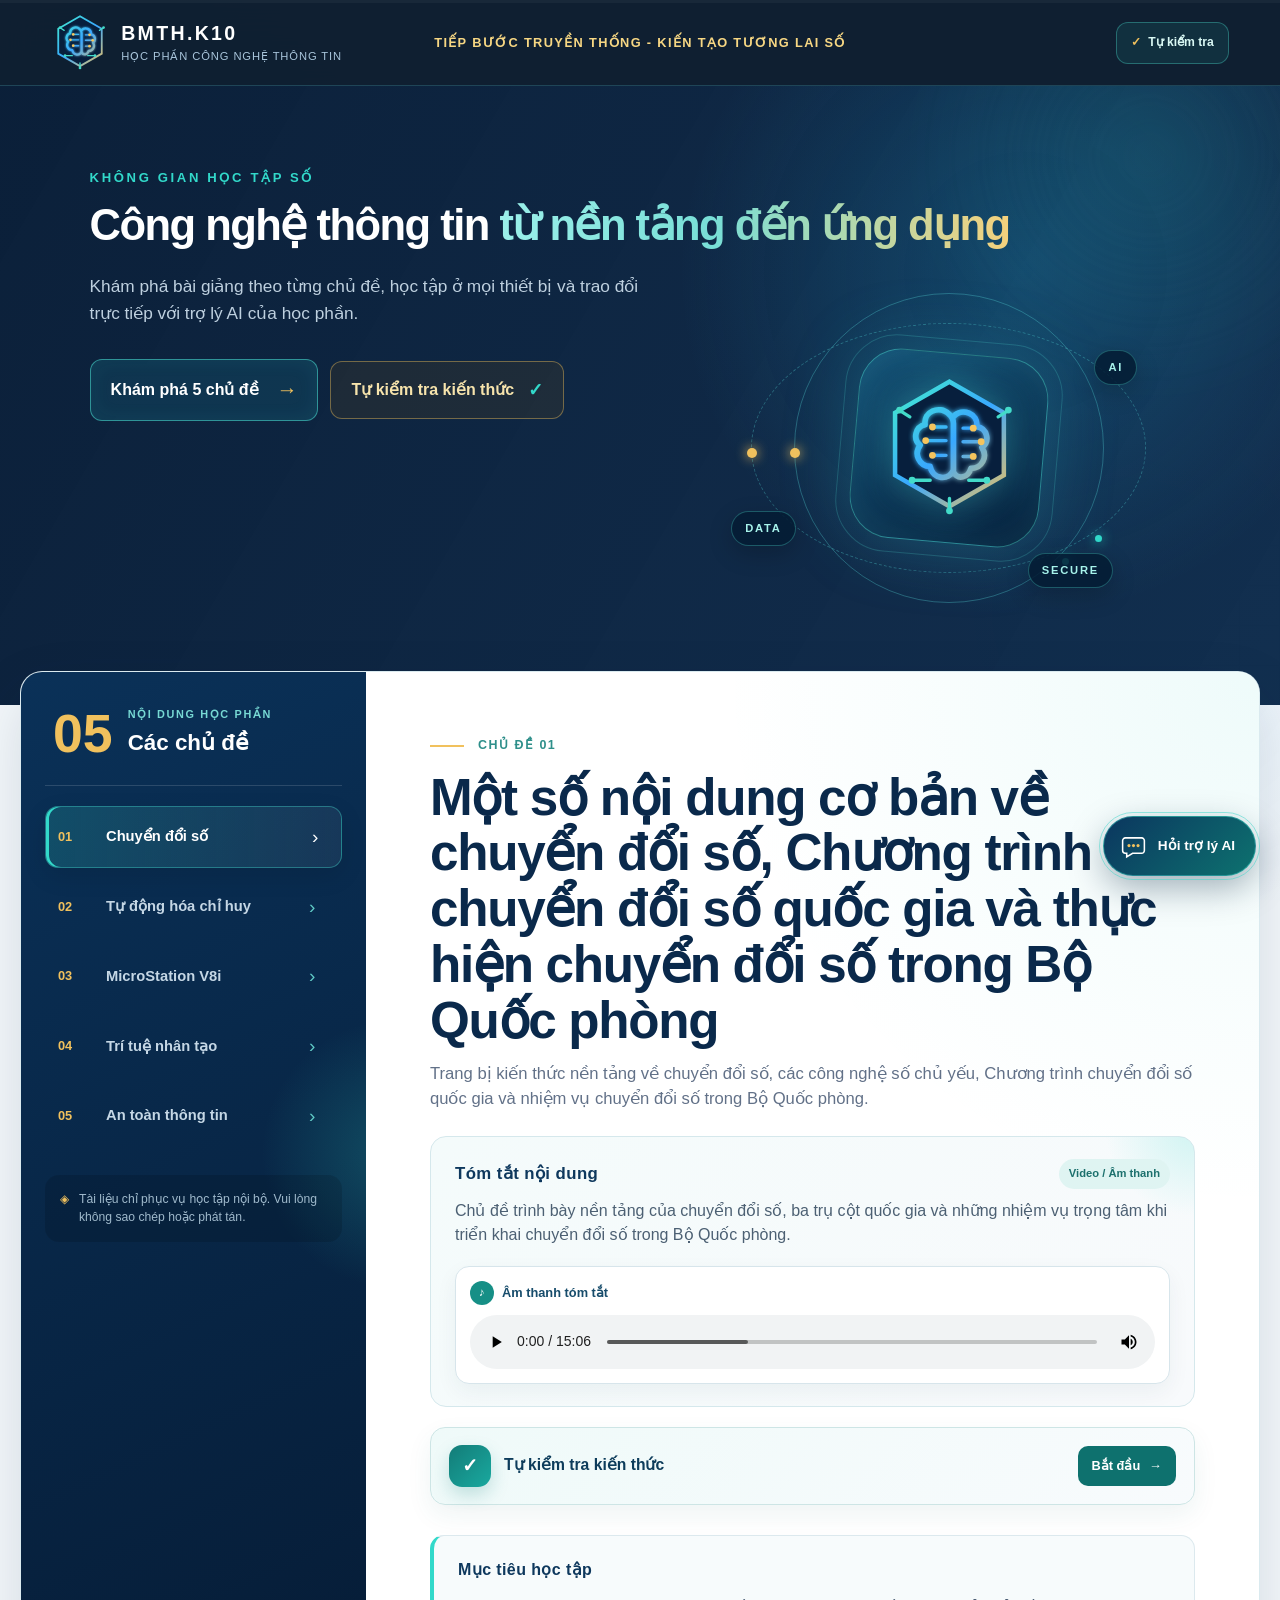
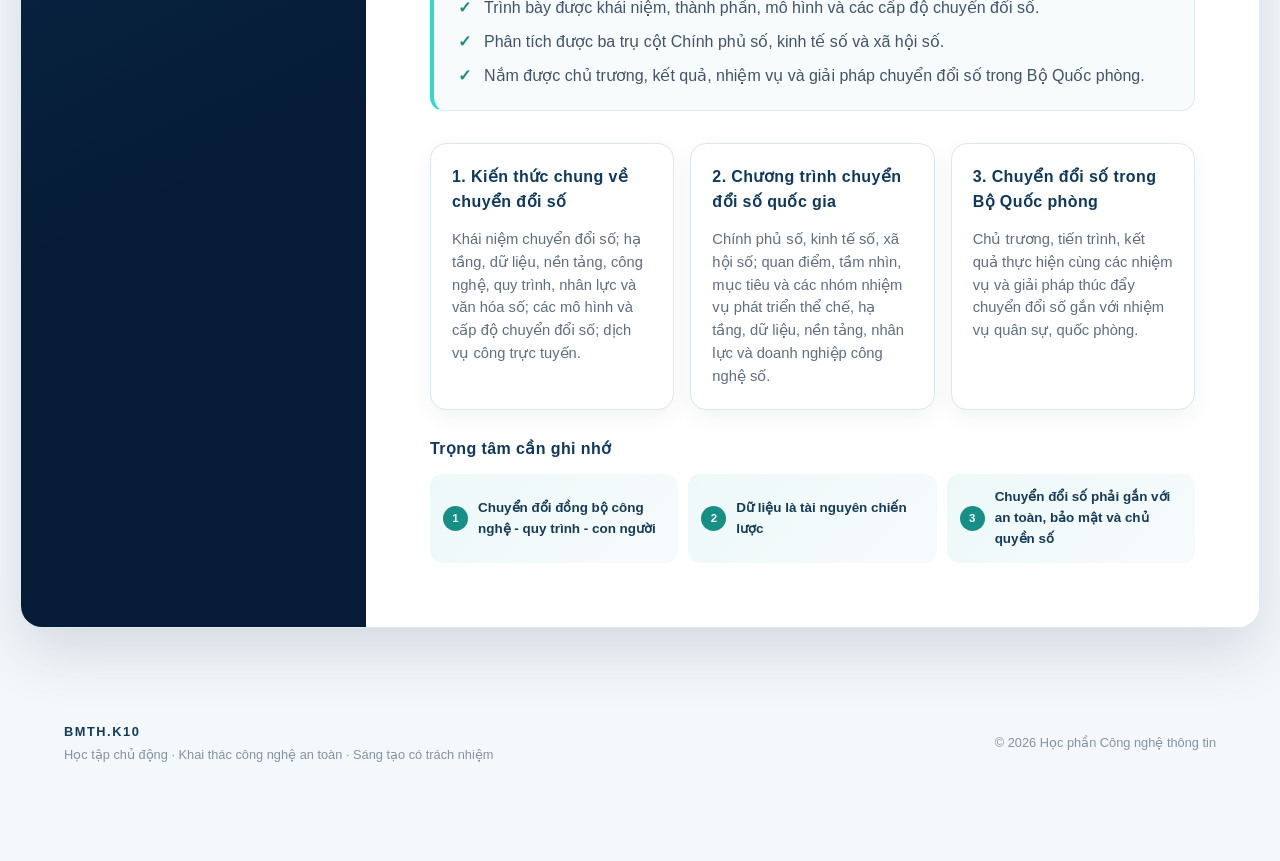
==== index.html @ 2bf15a49 "Add files via upload" ====
<!doctype html>
<html lang="vi">
<head>
  <meta charset="utf-8">
  <meta name="viewport" content="width=device-width, initial-scale=1, viewport-fit=cover">
  <meta name="description" content="Không gian học tập số BMTH.K10 dành cho học phần Công nghệ thông tin.">
  <meta name="theme-color" content="#061b35">
  <title>BMTH.K10</title>
  <link rel="icon" type="image/svg+xml" href="assets/ai-digital-logo.svg">
  <link rel="stylesheet" href="assets/styles.css?v=20261103-3">
</head>
<body>
  <div class="reading-progress" aria-hidden="true"><span id="reading-progress-bar"></span></div>
  <header class="site-header">
    <a class="brand" href="#top" aria-label="Trang chủ BMTH.K10">
      <img src="assets/ai-digital-logo.svg" alt="Logo trí tuệ nhân tạo và chuyển đổi số" width="62" height="62">
      <span class="brand-copy">
        <strong>BMTH.K10</strong>
        <small>HỌC PHẦN CÔNG NGHỆ THÔNG TIN</small>
      </span>
    </a>
    <p class="slogan">TIẾP BƯỚC TRUYỀN THỐNG - KIẾN TẠO TƯƠNG LAI SỐ</p>
    <div class="header-tools">
      <a class="quiz-shortcut" href="quiz.html" aria-label="Mở chức năng tự kiểm tra kiến thức">
        <span aria-hidden="true">✓</span> Tự kiểm tra
      </a>
      <button id="view-mode-toggle" class="view-mode-toggle" type="button" aria-pressed="false" aria-label="Xem bố cục toàn cảnh">
        <svg viewBox="0 0 24 24" aria-hidden="true">
          <path d="M8 3H3v5M16 3h5v5M8 21H3v-5M16 21h5v-5M3 8l5-5M21 8l-5-5M3 16l5 5M21 16l-5 5"/>
        </svg>
        <span>Toàn cảnh</span>
      </button>
      <button class="menu-button" type="button" aria-label="Mở danh mục chủ đề" aria-expanded="false">
        <span></span><span></span><span></span>
      </button>
    </div>
  </header>

  <main id="top">
    <section class="hero" aria-labelledby="hero-title">
      <canvas id="network-canvas" class="network-canvas" aria-hidden="true"></canvas>
      <div class="hero-heading">
        <p class="eyebrow">KHÔNG GIAN HỌC TẬP SỐ</p>
        <h1 id="hero-title"><span class="title-main">Công nghệ thông tin</span> <span class="title-accent">từ nền tảng đến ứng dụng</span></h1>
      </div>
      <div class="hero-copy">
        <p class="hero-lead">Khám phá bài giảng theo từng chủ đề, học tập ở mọi thiết bị và trao đổi trực tiếp với trợ lý AI của học phần.</p>
        <div class="hero-actions">
          <a class="primary-button" href="#chu-de">Khám phá 5 chủ đề <span aria-hidden="true">→</span></a>
          <a class="secondary-button" href="quiz.html">Tự kiểm tra kiến thức <span aria-hidden="true">✓</span></a>
        </div>
      </div>
      <div class="hero-visual" aria-hidden="true">
        <div class="orbit orbit-one"></div>
        <div class="orbit orbit-two"></div>
        <div class="digital-core">
          <img src="assets/ai-digital-logo.svg" alt="">
        </div>
        <div class="data-pill pill-one">AI</div>
        <div class="data-pill pill-two">DATA</div>
        <div class="data-pill pill-three">SECURE</div>
      </div>
    </section>

    <section class="course-shell" id="chu-de" aria-labelledby="topics-heading">
      <aside class="topic-sidebar" aria-label="Danh mục chủ đề">
        <div class="sidebar-heading">
          <span class="section-number">05</span>
          <div>
            <p>NỘI DUNG HỌC PHẦN</p>
            <h2 id="topics-heading">Các chủ đề</h2>
          </div>
        </div>
        <nav id="topic-nav" class="topic-nav"></nav>
        <div class="sidebar-note">
          <span aria-hidden="true">◈</span>
          <p>Tài liệu chỉ phục vụ học tập nội bộ. Vui lòng không sao chép hoặc phát tán.</p>
        </div>
      </aside>

      <article id="lesson-panel" class="lesson-panel protected-content" aria-live="polite"></article>
    </section>
  </main>

  <footer class="site-footer">
    <div>
      <strong>BMTH.K10</strong>
      <span>Học tập chủ động · Khai thác công nghệ an toàn · Sáng tạo có trách nhiệm</span>
    </div>
    <p>© <span id="current-year"></span> Học phần Công nghệ thông tin</p>
  </footer>

  <button id="chat-launcher" class="chat-launcher" type="button" aria-label="Mở trợ lý AI" aria-expanded="false">
    <span class="chat-pulse"></span>
    <svg viewBox="0 0 32 32" aria-hidden="true">
      <path d="M7 6.5h18a3 3 0 0 1 3 3v11a3 3 0 0 1-3 3H15l-6.5 4v-4H7a3 3 0 0 1-3-3v-11a3 3 0 0 1 3-3Z"/>
      <circle cx="11" cy="15" r="1.7"/><circle cx="16" cy="15" r="1.7"/><circle cx="21" cy="15" r="1.7"/>
    </svg>
    <span class="chat-label">Hỏi trợ lý AI</span>
  </button>

  <section id="chat-panel" class="chat-panel" aria-label="Trợ lý AI BMTH.K10" aria-hidden="true">
    <header class="chat-header">
      <div class="chat-avatar"><img src="assets/ai-digital-logo.svg" alt=""></div>
      <div>
        <strong>Trợ lý AI BMTH.K10</strong>
        <span id="chat-status" class="chat-status" data-state="ready" aria-live="polite">Sẵn sàng hỗ trợ học tập</span>
      </div>
      <div class="chat-header-actions">
        <button id="chat-reset" type="button" aria-label="Bắt đầu cuộc trò chuyện mới" title="Cuộc trò chuyện mới">↻</button>
        <button id="chat-close" type="button" aria-label="Đóng trợ lý AI" title="Đóng">×</button>
      </div>
    </header>
    <div id="chat-messages" class="chat-messages" aria-live="polite">
      <div class="message assistant">
        <div class="message-bubble">Xin chào! Đồng chí cần làm rõ nội dung nào?</div>
      </div>
    </div>
    <div class="quick-prompts" aria-label="Câu hỏi gợi ý">
      <button type="button" data-prompt="Tóm tắt Chương 1">Tóm tắt Chương 1</button>
      <button type="button" data-prompt="Trí tuệ nhân tạo là gì?">Trí tuệ nhân tạo</button>
      <button type="button" data-prompt="Phân tích các biện pháp bảo đảm an toàn thông tin">An toàn thông tin</button>
      <button type="button" data-prompt="Trình bày nội dung chuyển đổi số trong Bộ Quốc phòng">Chuyển đổi số trong BQP</button>
    </div>
    <form id="chat-form" class="chat-form">
      <label class="sr-only" for="chat-input">Nhập câu hỏi</label>
      <textarea id="chat-input" rows="1" maxlength="2000" placeholder="Nhập câu hỏi về học phần…" required></textarea>
      <button type="submit" aria-label="Gửi câu hỏi">
        <svg viewBox="0 0 24 24" aria-hidden="true"><path d="m4 4 17 8-17 8 3-8-3-8Zm3.5 7h7.2L7.1 7.4 7.5 11Zm-.4 5.6 7.6-3.6H7.5l-.4 3.6Z"/></svg>
      </button>
    </form>
    <p class="chat-disclaimer">AI có thể mắc lỗi. Hãy đối chiếu với bài giảng chính thức.</p>
  </section>

  <div id="toast" class="toast" role="status" aria-live="polite"></div>

  <script src="config.js?v=20261103-1"></script>
  <script src="data/topics.js?v=20261015-2"></script>
  <script src="data/media.js?v=20261016-1"></script>
  <script src="data/faq.js?v=20261110-1"></script>
  <script src="assets/app.js?v=20261110-1"></script>
  <script src="assets/motion.js?v=20261017-1"></script>
</body>
</html>
---- assets/styles.css ----
:root {
  --navy-950: #031326;
  --navy-900: #061b35;
  --navy-800: #0a294c;
  --navy-700: #103a65;
  --cyan: #32d9ca;
  --blue: #3a9ff4;
  --gold: #f1c15d;
  --ink: #152339;
  --muted: #627188;
  --line: #dce6ef;
  --surface: #f4f8fb;
  --white: #fff;
  --shadow: 0 24px 60px rgba(8, 35, 66, .14);
  --radius: 22px;
  --font-sans: "Segoe UI Variable Text", "Segoe UI", Roboto, Arial, sans-serif;
  --font-display: "Segoe UI Variable Display", "Segoe UI", Roboto, Arial, sans-serif;
}

* { box-sizing: border-box; }
html { scroll-behavior: smooth; }
body {
  margin: 0;
  min-width: 320px;
  isolation: isolate;
  color: var(--ink);
  background: var(--surface);
  font-family: var(--font-sans);
  line-height: 1.55;
}
body::before {
  content: "";
  position: fixed;
  inset: 0;
  z-index: 0;
  pointer-events: none;
  background:
    radial-gradient(circle at 12% 24%, rgba(50, 217, 202, .09), transparent 26%),
    radial-gradient(circle at 88% 68%, rgba(58, 159, 244, .08), transparent 28%);
  animation: pageGlow 14s ease-in-out infinite alternate;
}
main, .site-footer { position: relative; z-index: 1; }
button, textarea { font: inherit; }
button, a { -webkit-tap-highlight-color: transparent; }
a { color: inherit; }
.sr-only { position: absolute; width: 1px; height: 1px; padding: 0; margin: -1px; overflow: hidden; clip: rect(0, 0, 0, 0); white-space: nowrap; border: 0; }
.reading-progress { position: fixed; z-index: 180; top: 0; left: 0; width: 100%; height: 3px; pointer-events: none; background: rgba(255,255,255,.04); }
.reading-progress span { display: block; width: 100%; height: 100%; transform: scaleX(0); transform-origin: left; background: linear-gradient(90deg, var(--cyan), var(--blue), var(--gold)); box-shadow: 0 0 12px rgba(50, 217, 202, .65); will-change: transform; }

.site-header {
  position: sticky;
  top: 0;
  z-index: 50;
  min-height: 86px;
  padding: 12px clamp(18px, 4vw, 68px);
  display: grid;
  grid-template-columns: minmax(250px, 1fr) auto minmax(52px, 1fr);
  align-items: center;
  gap: 24px;
  color: var(--white);
  background: rgba(3, 19, 38, .95);
  border-bottom: 1px solid rgba(88, 205, 221, .22);
  backdrop-filter: blur(18px);
  transition: min-height .25s ease, background .25s ease, box-shadow .25s ease, border-color .25s ease;
}
.site-header.is-scrolled { background: rgba(3, 19, 38, .985); border-color: rgba(88, 205, 221, .35); box-shadow: 0 10px 34px rgba(0, 14, 29, .28); }
.brand { display: inline-flex; align-items: center; gap: 12px; text-decoration: none; width: fit-content; }
.brand img { width: 58px; height: 58px; }
.brand-copy { display: grid; line-height: 1.12; }
.brand-copy strong { letter-spacing: .12em; font-size: 1.22rem; color: #fff; }
.brand-copy small { margin-top: 5px; letter-spacing: .08em; color: #a9c6dc; font-size: .7rem; }
.slogan { margin: 0; color: #f7d783; letter-spacing: .105em; text-align: center; font-size: clamp(.72rem, 1vw, .91rem); font-weight: 800; }
.header-tools { justify-self: end; display: flex; align-items: center; gap: 9px; }
.quiz-shortcut { display: inline-flex; align-items: center; gap: 7px; min-height: 42px; padding: 0 14px; border: 1px solid rgba(78, 224, 211, .34); border-radius: 12px; color: #d9f8f4; background: rgba(31, 159, 154, .13); text-decoration: none; font-size: .76rem; font-weight: 800; white-space: nowrap; transition: transform .2s ease, background .2s ease, border-color .2s ease; }
.quiz-shortcut:hover { transform: translateY(-2px); border-color: rgba(78, 224, 211, .62); background: rgba(31, 159, 154, .24); }
.quiz-shortcut span { color: var(--gold); }
.menu-button { display: none; justify-self: end; width: 44px; height: 44px; border: 1px solid rgba(255,255,255,.2); border-radius: 12px; background: transparent; }
.menu-button span { display: block; width: 21px; height: 2px; margin: 4px auto; background: #fff; }
.view-mode-toggle { display: none; align-items: center; justify-content: center; gap: 7px; min-height: 40px; padding: 0 11px; border: 1px solid rgba(255,255,255,.22); border-radius: 11px; color: #d9f5f2; background: rgba(255,255,255,.06); font-size: .72rem; font-weight: 800; cursor: pointer; }
.view-mode-toggle svg { width: 17px; fill: none; stroke: currentColor; stroke-width: 1.7; stroke-linecap: round; stroke-linejoin: round; }
.view-mode-toggle:hover { color: #fff; border-color: rgba(88, 225, 213, .52); background: rgba(47, 190, 181, .13); }

.hero {
  position: relative;
  min-height: 555px;
  padding: 82px clamp(24px, 7vw, 110px);
  display: grid;
  grid-template-columns: minmax(0, 1.08fr) minmax(340px, .92fr);
  grid-template-areas:
    "heading heading"
    "copy visual";
  align-items: center;
  column-gap: 50px;
  row-gap: 24px;
  color: #fff;
  overflow: hidden;
  background:
    radial-gradient(circle at 80% 30%, rgba(29, 169, 223, .23), transparent 31%),
    linear-gradient(120deg, rgba(6, 27, 53, .98), rgba(6, 36, 70, .95)),
    repeating-linear-gradient(0deg, transparent 0 39px, rgba(70, 209, 209, .08) 40px),
    repeating-linear-gradient(90deg, transparent 0 39px, rgba(70, 209, 209, .08) 40px);
}
.hero::before { content: ""; position: absolute; inset: 0; opacity: .36; background-image: linear-gradient(90deg, transparent 49.8%, rgba(72, 222, 213, .14) 50%, transparent 50.2%), linear-gradient(transparent 49.8%, rgba(72, 222, 213, .1) 50%, transparent 50.2%); background-size: 160px 160px; animation: gridDrift 20s linear infinite; }
.hero::after { content: ""; position: absolute; width: 520px; height: 520px; right: -130px; top: -190px; border-radius: 50%; opacity: .42; background: radial-gradient(circle, rgba(50, 217, 202, .26), transparent 68%); filter: blur(12px); animation: heroGlow 8s ease-in-out infinite alternate; pointer-events: none; }
.network-canvas { position: absolute; inset: 0; z-index: 0; width: 100%; height: 100%; opacity: .72; pointer-events: none; }
.hero-heading, .hero-copy, .hero-visual { position: relative; z-index: 2; }
.hero-heading { grid-area: heading; align-self: end; }
.hero-copy { grid-area: copy; align-self: start; }
.hero-visual { grid-area: visual; }
.eyebrow { margin: 0 0 14px; color: var(--cyan); font-size: .82rem; font-weight: 800; letter-spacing: .2em; }
.hero h1 { margin: 0; max-width: none; font-family: var(--font-display); font-size: clamp(2.05rem, 3.4vw, 4.4rem); font-weight: 800; line-height: 1.08; letter-spacing: -.035em; white-space: nowrap; }
.hero h1 .title-main { color: #fff; }
.hero h1 .title-accent { color: transparent; background: linear-gradient(90deg, #9bf0ea 0%, #78ded6 42%, #f5d17c 100%); background-clip: text; -webkit-background-clip: text; }
.hero-lead { max-width: 660px; margin: 0 0 32px; color: #bed0df; font-size: clamp(1rem, 1.35vw, 1.18rem); }
.hero-actions { display: flex; align-items: center; flex-wrap: wrap; gap: 12px; }
.primary-button { position: relative; overflow: hidden; display: inline-flex; align-items: center; gap: 18px; padding: 14px 20px; border: 1px solid rgba(76, 226, 212, .55); border-radius: 12px; color: #fff; background: rgba(23, 106, 131, .27); text-decoration: none; font-weight: 700; box-shadow: inset 0 0 20px rgba(60, 219, 207, .08); transition: transform .25s ease, background .25s ease, box-shadow .25s ease; }
.primary-button::before { content: ""; position: absolute; top: -80%; left: -30%; width: 22%; height: 260%; transform: rotate(24deg); background: linear-gradient(90deg, transparent, rgba(255,255,255,.32), transparent); animation: buttonShine 4.8s ease-in-out infinite; }
.primary-button:hover { transform: translateY(-3px); background: rgba(28, 143, 155, .42); box-shadow: 0 12px 30px rgba(19, 194, 185, .15), inset 0 0 20px rgba(60, 219, 207, .1); }
.primary-button span { color: var(--gold); font-size: 1.3rem; }
.secondary-button { display: inline-flex; align-items: center; gap: 14px; padding: 14px 20px; border: 1px solid rgba(241, 193, 93, .42); border-radius: 12px; color: #f7e4ac; background: rgba(113, 77, 17, .16); text-decoration: none; font-weight: 750; transition: transform .25s ease, background .25s ease, border-color .25s ease; }
.secondary-button:hover { transform: translateY(-3px); border-color: rgba(241, 193, 93, .72); background: rgba(143, 99, 25, .28); }
.secondary-button span { color: var(--cyan); font-size: 1.15rem; }

.hero-visual { --parallax-x: 0px; --parallax-y: 0px; min-height: 350px; display: grid; place-items: center; transform: translate3d(var(--parallax-x), var(--parallax-y), 0); transition: transform .35s ease-out; will-change: transform; }
.digital-core { position: relative; width: 190px; height: 190px; display: grid; place-items: center; border-radius: 42px; background: linear-gradient(145deg, rgba(21, 87, 125, .8), rgba(5, 28, 55, .88)); border: 1px solid rgba(83, 235, 218, .42); box-shadow: 0 0 70px rgba(49, 192, 209, .25), inset 0 0 40px rgba(70, 212, 214, .12); transform: rotate(5deg); animation: coreFloat 5.2s ease-in-out infinite, corePulse 3.6s ease-in-out infinite alternate; }
.digital-core::before { content: ""; position: absolute; inset: -15px; border: 1px solid rgba(85, 232, 221, .2); border-radius: 52px; animation: coreRing 3.6s ease-out infinite; }
.digital-core::after { content: ""; position: absolute; left: 20px; right: 20px; top: 25%; height: 1px; opacity: 0; background: linear-gradient(90deg, transparent, rgba(108, 241, 229, .9), transparent); box-shadow: 0 0 12px rgba(82, 232, 221, .8); animation: coreScan 3.8s ease-in-out infinite; }
.digital-core img { position: relative; z-index: 1; width: 145px; filter: drop-shadow(0 0 18px rgba(72, 219, 211, .35)); transform: rotate(-5deg); animation: logoBreathe 3.2s ease-in-out infinite; }
.orbit { position: absolute; border: 1px solid rgba(90, 221, 219, .32); border-radius: 50%; }
.orbit::before, .orbit::after { content: ""; position: absolute; width: 10px; height: 10px; border-radius: 50%; background: var(--gold); box-shadow: 0 0 12px var(--gold); animation: nodePulse 1.8s ease-in-out infinite alternate; }
.orbit::after { top: 50%; left: -5px; }
.orbit::before { right: 11%; bottom: 12%; width: 7px; height: 7px; background: var(--cyan); box-shadow: 0 0 12px var(--cyan); animation-delay: -.9s; }
.orbit-one { width: 310px; height: 310px; animation: spin 16s linear infinite; }
.orbit-two { width: 395px; height: 250px; border-style: dashed; animation: spin-reverse 22s linear infinite; }
.data-pill { position: absolute; padding: 8px 13px; border: 1px solid rgba(83, 229, 216, .3); border-radius: 999px; color: #a7f3eb; background: rgba(4, 28, 52, .86); font-size: .7rem; letter-spacing: .16em; font-weight: 800; box-shadow: 0 8px 24px rgba(0,0,0,.2); animation: pillFloat 4.6s ease-in-out infinite; }
.pill-one { top: 22%; right: 11%; animation-name: pillDriftOne; }
.pill-two { bottom: 22%; left: 5%; animation-name: pillDriftTwo; animation-delay: -1.6s; }
.pill-three { bottom: 10%; right: 16%; animation-name: pillDriftThree; animation-delay: -3.1s; }
@keyframes spin { to { transform: rotate(360deg); } }
@keyframes spin-reverse { to { transform: rotate(-360deg); } }
@keyframes coreFloat { 0%, 100% { transform: translateY(0) rotate(5deg); } 50% { transform: translateY(-12px) rotate(2deg); } }
@keyframes corePulse { to { box-shadow: 0 0 95px rgba(49, 192, 209, .42), inset 0 0 48px rgba(70, 212, 214, .2); border-color: rgba(106, 240, 227, .68); } }
@keyframes coreRing { 0% { opacity: 0; transform: scale(.92); } 35% { opacity: .7; } 100% { opacity: 0; transform: scale(1.17); } }
@keyframes coreScan { 0%, 15% { top: 22%; opacity: 0; } 28% { opacity: .8; } 72% { opacity: .7; } 88%, 100% { top: 78%; opacity: 0; } }
@keyframes logoBreathe { 0%, 100% { transform: rotate(-5deg) scale(1); filter: drop-shadow(0 0 16px rgba(72, 219, 211, .32)); } 50% { transform: rotate(-2deg) scale(1.045); filter: drop-shadow(0 0 28px rgba(89, 225, 226, .62)); } }
@keyframes nodePulse { to { transform: scale(1.35); opacity: .62; } }
@keyframes pageGlow { to { transform: scale(1.06) translate3d(1.5%, -1%, 0); } }
@keyframes gridDrift { to { background-position: 160px 80px; } }
@keyframes heroGlow { to { transform: translate3d(-110px, 80px, 0) scale(1.16); opacity: .66; } }
@keyframes pillDriftOne { 0%, 100% { transform: translate3d(0, 0, 0); } 50% { transform: translate3d(8px, -10px, 0); } }
@keyframes pillDriftTwo { 0%, 100% { transform: translate3d(0, 0, 0); } 50% { transform: translate3d(-8px, -8px, 0); } }
@keyframes pillDriftThree { 0%, 100% { transform: translate3d(0, 0, 0); } 50% { transform: translate3d(10px, 7px, 0); } }
@keyframes buttonShine { 0%, 68% { left: -30%; opacity: 0; } 76% { opacity: 1; } 94%, 100% { left: 120%; opacity: 0; } }

.course-shell { width: min(1440px, calc(100% - 40px)); margin: -34px auto 70px; position: relative; z-index: 3; display: grid; grid-template-columns: 345px minmax(0, 1fr); min-height: 690px; background: #fff; border: 1px solid rgba(166, 204, 218, .42); border-radius: var(--radius); box-shadow: var(--shadow); overflow: hidden; transition: box-shadow .35s ease, transform .35s ease; }
.course-shell:hover { box-shadow: 0 30px 78px rgba(8, 35, 66, .18); }
.topic-sidebar { position: relative; overflow: hidden; padding: 34px 24px 26px; color: #fff; background: linear-gradient(155deg, #0a3158, #061c36 70%); }
.topic-sidebar::before { content: ""; position: absolute; width: 280px; height: 280px; right: -170px; top: 22%; border-radius: 50%; background: radial-gradient(circle, rgba(50, 217, 202, .22), transparent 68%); animation: sidebarGlow 7s ease-in-out infinite alternate; pointer-events: none; }
.topic-sidebar > * { position: relative; z-index: 1; }
@keyframes sidebarGlow { to { transform: translate3d(-48px, 70px, 0) scale(1.2); } }
.sidebar-heading { display: flex; align-items: center; gap: 15px; padding: 0 8px 24px; border-bottom: 1px solid rgba(255,255,255,.14); }
.section-number { font-family: var(--font-display); font-size: 3.35rem; font-weight: 700; line-height: 1; color: var(--gold); }
.sidebar-heading p { margin: 0 0 3px; color: #77d9d4; font-size: .68rem; font-weight: 800; letter-spacing: .15em; }
.sidebar-heading h2 { margin: 0; font-size: 1.4rem; }
.topic-nav { display: grid; gap: 8px; margin-top: 20px; }
.topic-button { width: 100%; display: grid; grid-template-columns: 38px 1fr 20px; align-items: center; gap: 10px; padding: 15px 12px; color: #c5d7e5; background: transparent; border: 1px solid transparent; border-radius: 13px; text-align: left; cursor: pointer; transition: color .22s ease, background .22s ease, border-color .22s ease, transform .22s ease, box-shadow .22s ease; }
.topic-button:hover { color: #fff; background: rgba(255,255,255,.075); transform: translateX(4px); }
.topic-button.active { color: #fff; border-color: rgba(67, 219, 205, .38); background: linear-gradient(90deg, rgba(45, 180, 173, .24), rgba(255,255,255,.06)); box-shadow: inset 3px 0 0 var(--cyan), 0 8px 24px rgba(0,0,0,.1); }
.topic-button .topic-number { color: var(--gold); font-size: .8rem; font-weight: 800; }
.topic-button .topic-name { line-height: 1.28; font-size: .92rem; font-weight: 650; }
.topic-button .topic-arrow { color: #60cbc6; font-size: 1.2rem; transition: transform .22s ease, color .22s ease; }
.topic-button:hover .topic-arrow, .topic-button.active .topic-arrow { color: #fff; transform: translateX(3px); }
.sidebar-note { margin-top: 28px; padding: 15px; display: flex; gap: 10px; border-radius: 14px; color: #9fb9cb; background: rgba(0,0,0,.13); font-size: .76rem; }
.sidebar-note span { color: var(--gold); }
.sidebar-note p { margin: 0; }

.lesson-panel { padding: clamp(30px, 5vw, 66px); min-width: 0; background: radial-gradient(circle at 100% 0, rgba(42, 204, 196, .08), transparent 30%), #fff; }
.lesson-kicker { display: flex; align-items: center; gap: 14px; color: #2e8f8a; font-size: .78rem; font-weight: 800; letter-spacing: .12em; }
.lesson-kicker::before { content: ""; width: 34px; height: 2px; background: var(--gold); }
.lesson-title { margin: 14px 0 12px; max-width: 900px; color: #0a294b; font-family: var(--font-display); font-size: clamp(2rem, 4vw, 3.55rem); font-weight: 750; line-height: 1.09; letter-spacing: -.025em; }
.lesson-description { max-width: 880px; margin: 0; color: var(--muted); font-size: 1.04rem; }
.lesson-summary { position: relative; overflow: hidden; margin: 24px 0 30px; padding: 22px 24px; border: 1px solid #d5e8ec; border-radius: 16px; background: linear-gradient(135deg, #f4fbfb, #f8fafc); }
.lesson-summary::after { content: ""; position: absolute; width: 180px; height: 180px; right: -90px; top: -100px; border-radius: 50%; background: radial-gradient(circle, rgba(50, 217, 202, .2), transparent 70%); animation: summaryGlow 6s ease-in-out infinite alternate; pointer-events: none; }
.lesson-summary > * { position: relative; z-index: 1; }
@keyframes summaryGlow { to { transform: translate3d(-52px, 52px, 0) scale(1.2); } }
.summary-heading { display: flex; align-items: center; justify-content: space-between; gap: 14px; margin-bottom: 10px; }
.summary-heading h3 { margin: 0; color: #0e385d; font-size: 1.05rem; letter-spacing: .025em; }
.summary-badge { flex: 0 0 auto; padding: 6px 10px; border-radius: 999px; color: #1c706d; background: #dff4f2; font-size: .7rem; font-weight: 800; }
.lesson-summary > p { max-width: 920px; margin: 0; color: #4c6073; }
.summary-media-grid { margin-top: 18px; display: grid; grid-template-columns: repeat(auto-fit, minmax(280px, 1fr)); gap: 14px; }
.media-card { min-width: 0; padding: 14px; border: 1px solid #d7e5eb; border-radius: 14px; background: #fff; box-shadow: 0 8px 22px rgba(15, 52, 78, .055); }
.media-label { display: flex; align-items: center; gap: 8px; margin-bottom: 10px; color: #174c6b; font-size: .8rem; font-weight: 800; }
.media-label span { width: 24px; height: 24px; display: grid; place-items: center; border-radius: 50%; color: #fff; background: #168f86; font-size: .72rem; }
.media-card video { display: block; width: 100%; max-height: 440px; border-radius: 10px; background: #031326; }
.media-card audio { display: block; width: 100%; }
.media-empty { margin-top: 16px; padding: 13px 15px; display: flex; align-items: center; gap: 9px; border: 1px dashed #bfd8df; border-radius: 12px; color: #678090; background: rgba(255,255,255,.7); font-size: .8rem; }
.media-empty span { color: #168f86; font-size: 1.1rem; font-weight: 900; }
.topic-quiz-card { margin: -10px 0 30px; padding: 17px 18px; display: flex; align-items: center; justify-content: space-between; gap: 18px; border: 1px solid #cde5e5; border-radius: 15px; background: linear-gradient(135deg, #effaf9, #f8fbfd); box-shadow: 0 10px 26px rgba(22, 98, 103, .07); }
.topic-quiz-card > div { display: flex; align-items: center; gap: 13px; min-width: 0; }
.topic-quiz-icon { width: 42px; height: 42px; flex: 0 0 42px; display: grid; place-items: center; border-radius: 13px; color: #fff; background: linear-gradient(135deg, #137c78, #19a99f); font-size: 1.2rem; font-weight: 900; box-shadow: 0 8px 18px rgba(16, 132, 126, .22); }
.topic-quiz-card h3 { margin: 0 0 3px; color: #0d3c5b; font-size: .98rem; }
.topic-quiz-card > a { flex: 0 0 auto; display: inline-flex; align-items: center; gap: 9px; padding: 10px 14px; border-radius: 10px; color: #fff; background: #0e716e; text-decoration: none; font-size: .8rem; font-weight: 800; }
.topic-quiz-card > a:hover { background: #095d5b; }
.objectives { margin: 0 0 32px; padding: 22px 24px; border: 1px solid #dce9ee; border-left: 4px solid var(--cyan); border-radius: 14px; background: #f7fbfc; }
.objectives h3, .content-section h3, .key-points h3 { margin: 0 0 13px; color: #0e385d; font-size: 1rem; letter-spacing: .025em; }
.objectives ul { margin: 0; padding: 0; display: grid; gap: 9px; list-style: none; }
.objectives li { position: relative; padding-left: 26px; color: #40536a; }
.objectives li::before { content: "✓"; position: absolute; left: 0; color: #168f86; font-weight: 900; }
.content-grid { display: grid; grid-template-columns: repeat(3, 1fr); gap: 16px; }
.content-section { padding: 21px; border: 1px solid var(--line); border-radius: 16px; background: #fff; box-shadow: 0 8px 22px rgba(15, 52, 78, .055); transition: transform .25s ease, border-color .25s ease, box-shadow .25s ease; }
.content-section:hover { transform: translateY(-5px); border-color: #bcdcdf; box-shadow: 0 16px 34px rgba(15, 52, 78, .1); }
.content-section h3 { min-height: 48px; }
.content-section p { margin: 0; color: #5e6d80; font-size: .92rem; }
.key-points { margin-top: 27px; }
.key-list { display: grid; grid-template-columns: repeat(3, 1fr); gap: 10px; }
.key-item { display: flex; align-items: center; gap: 10px; padding: 13px; border-radius: 12px; color: #143b58; background: linear-gradient(135deg, #edf9f8, #f7fafc); font-size: .84rem; font-weight: 700; transition: transform .23s ease, box-shadow .23s ease; }
.key-item:hover { transform: translateY(-3px); box-shadow: 0 10px 24px rgba(25, 100, 111, .1); }
.key-item span { width: 25px; height: 25px; flex: 0 0 25px; display: grid; place-items: center; border-radius: 50%; color: #fff; background: #168f86; font-size: .72rem; }

.motion-ready .reveal-target { opacity: 0; transform: translateY(26px); transition: opacity .72s ease var(--reveal-delay, 0ms), transform .72s cubic-bezier(.2,.72,.2,1) var(--reveal-delay, 0ms); }
.motion-ready .reveal-target.is-visible { opacity: 1; transform: translateY(0); }
.lesson-panel.lesson-enter > * { animation: lessonEnter .55s cubic-bezier(.2,.72,.2,1) both; }
.lesson-panel.lesson-enter > :nth-child(2) { animation-delay: 45ms; }
.lesson-panel.lesson-enter > :nth-child(3) { animation-delay: 90ms; }
.lesson-panel.lesson-enter > :nth-child(4) { animation-delay: 135ms; }
.lesson-panel.lesson-enter > :nth-child(5) { animation-delay: 180ms; }
.lesson-panel.lesson-enter > :nth-child(6) { animation-delay: 225ms; }
.lesson-panel.lesson-enter > :nth-child(7) { animation-delay: 270ms; }
@keyframes lessonEnter { from { opacity: 0; transform: translateY(16px); } to { opacity: 1; transform: translateY(0); } }

.site-footer { padding: 24px clamp(22px, 5vw, 74px) 96px; display: flex; justify-content: space-between; align-items: center; gap: 20px; color: #8492a3; font-size: .8rem; }
.site-footer div { display: grid; gap: 3px; }
.site-footer strong { color: #123b5e; letter-spacing: .12em; }
.site-footer p { margin: 0; }

.chat-launcher { position: fixed; z-index: 90; right: 24px; bottom: 24px; height: 60px; padding: 0 20px 0 15px; display: flex; align-items: center; gap: 10px; border: 1px solid rgba(67, 220, 207, .45); border-radius: 999px; color: #fff; background: linear-gradient(135deg, #0b365f, #0d726f); box-shadow: 0 12px 35px rgba(3, 32, 61, .35); cursor: pointer; animation: chatFloat 4s ease-in-out infinite; transition: transform .22s ease, box-shadow .22s ease; }
.chat-launcher:hover { transform: translateY(-4px) scale(1.02); box-shadow: 0 18px 42px rgba(3, 32, 61, .42); animation-play-state: paused; }
.chat-launcher svg { width: 29px; fill: none; stroke: #fff; stroke-width: 1.7; }
.chat-launcher svg circle { fill: var(--gold); stroke: none; }
.chat-label { font-size: .85rem; font-weight: 800; }
.chat-pulse { position: absolute; inset: -5px; border: 1px solid rgba(57, 216, 202, .5); border-radius: inherit; animation: pulse 2.3s ease-out infinite; }
@keyframes pulse { 0% { opacity: .9; transform: scale(.95); } 75%,100% { opacity: 0; transform: scale(1.14); } }
@keyframes chatFloat { 0%, 100% { translate: 0 0; } 50% { translate: 0 -5px; } }

.chat-panel { position: fixed; z-index: 100; right: 24px; bottom: 96px; width: min(400px, calc(100vw - 32px)); height: min(620px, calc(100vh - 130px)); display: grid; grid-template-rows: auto 1fr auto auto auto; visibility: hidden; opacity: 0; transform: translateY(16px) scale(.97); transform-origin: bottom right; border: 1px solid rgba(42, 132, 144, .27); border-radius: 22px; overflow: hidden; background: #fff; box-shadow: 0 28px 75px rgba(3, 25, 48, .3); transition: .22s ease; }
.chat-panel.open { visibility: visible; opacity: 1; transform: translateY(0) scale(1); animation: chatOpen .35s cubic-bezier(.2,.9,.25,1.15); }
@keyframes chatOpen { from { opacity: 0; transform: translateY(18px) scale(.95); } }
.chat-header { min-height: 75px; padding: 13px 10px 13px 14px; display: grid; grid-template-columns: 46px 1fr auto; align-items: center; gap: 11px; color: #fff; background: linear-gradient(120deg, #071e39, #0b5270); }
.chat-avatar { width: 45px; height: 45px; display: grid; place-items: center; border-radius: 13px; background: rgba(255,255,255,.08); }
.chat-avatar img { width: 39px; }
.chat-header strong { display: block; font-size: .92rem; }
.chat-status { display: flex; align-items: center; gap: 6px; margin-top: 3px; color: #add6df; font-size: .69rem; }
.chat-status::before { content: ""; width: 7px; height: 7px; flex: 0 0 auto; border-radius: 50%; background: #5bf0a5; box-shadow: 0 0 8px #5bf0a5; }
.chat-status[data-state="busy"]::before { background: #ffd166; box-shadow: 0 0 8px #ffd166; animation: statusBlink .8s ease-in-out infinite alternate; }
.chat-status[data-state="error"]::before, .chat-status[data-state="offline"]::before { background: #ff7b7b; box-shadow: 0 0 8px #ff7b7b; }
.chat-header-actions { display: flex; align-items: center; }
.chat-header button { width: 34px; height: 36px; border: 0; border-radius: 9px; color: #c7dce8; background: transparent; font-size: 1.55rem; cursor: pointer; }
.chat-header button:hover { color: #fff; background: rgba(255,255,255,.09); }
.chat-header button:disabled { opacity: .42; cursor: wait; }
#chat-reset { font-size: 1.25rem; }
@keyframes statusBlink { to { opacity: .4; } }
.chat-messages { padding: 18px 14px; overflow-y: auto; background: linear-gradient(#f4f8fa, #fff); }
.message { display: flex; margin-bottom: 12px; }
.message.user { justify-content: flex-end; }
.message-bubble { max-width: 87%; padding: 11px 13px; border-radius: 15px 15px 15px 4px; color: #34495d; background: #eaf1f4; font-size: .86rem; white-space: pre-wrap; word-break: break-word; }
.message.user .message-bubble { color: #fff; background: #0d6e70; border-radius: 15px 15px 4px 15px; }
.message.typing .message-bubble::after { content: "●  ●  ●"; color: #229b97; letter-spacing: .1em; animation: fade 1s ease-in-out infinite alternate; }
@keyframes fade { to { opacity: .35; } }
.quick-prompts { padding: 8px 12px 5px; display: flex; gap: 7px; overflow-x: auto; border-top: 1px solid #edf1f4; }
.quick-prompts button { flex: 0 0 auto; padding: 6px 9px; border: 1px solid #cfe3e4; border-radius: 999px; color: #1e716e; background: #f7fbfb; font-size: .7rem; cursor: pointer; }
.chat-form { margin: 8px 12px 0; padding: 7px 7px 7px 12px; display: grid; grid-template-columns: 1fr 40px; align-items: end; gap: 6px; border: 1px solid #d9e3e8; border-radius: 15px; }
.chat-form textarea { max-height: 100px; resize: none; border: 0; outline: 0; color: #25394d; background: transparent; font-size: .85rem; }
.chat-form button { width: 38px; height: 38px; display: grid; place-items: center; border: 0; border-radius: 11px; background: #0c7270; cursor: pointer; }
.chat-form button:disabled { opacity: .5; cursor: wait; }
.chat-form svg { width: 22px; fill: #fff; }
.chat-disclaimer { margin: 6px 14px 10px; color: #97a4af; text-align: center; font-size: .63rem; }
.toast { position: fixed; z-index: 150; left: 50%; bottom: 28px; padding: 11px 16px; visibility: hidden; opacity: 0; transform: translate(-50%, 10px); border-radius: 10px; color: #fff; background: #23384b; box-shadow: 0 10px 25px rgba(0,0,0,.2); font-size: .8rem; transition: .2s ease; }
.toast.show { visibility: visible; opacity: 1; transform: translate(-50%, 0); }

.protected-content { -webkit-user-select: none; user-select: none; }
@media print { .protected-content { display: none !important; } body::after { content: "Tài liệu chỉ được cung cấp ở chế độ đọc trực tuyến."; display: block; padding: 50px; font-size: 20px; } }

@media (prefers-reduced-motion: reduce) {
  *, *::before, *::after { scroll-behavior: auto !important; animation-duration: .01ms !important; animation-iteration-count: 1 !important; transition-duration: .01ms !important; }
  .motion-ready .reveal-target { opacity: 1 !important; transform: none !important; }
  .hero-visual { transform: none !important; }
}

@media (max-width: 980px) {
  .site-header { grid-template-columns: 1fr auto; min-height: 76px; }
  .slogan { grid-column: 1 / -1; grid-row: 2; padding-top: 8px; border-top: 1px solid rgba(255,255,255,.09); }
  .brand img { width: 48px; height: 48px; }
  .quiz-shortcut { min-height: 40px; padding: 0 11px; }
  .menu-button { display: block; }
  .hero { grid-template-columns: 1fr; grid-template-areas: "heading" "copy"; padding-top: 60px; padding-bottom: 105px; row-gap: 28px; }
  .hero h1 { font-size: clamp(2.2rem, 7.4vw, 4rem); line-height: 1.08; white-space: normal; text-wrap: balance; }
  .hero-visual { display: none; }
  .network-canvas { display: none; }
  .course-shell { grid-template-columns: 1fr; margin-top: -55px; }
  .topic-sidebar { padding-bottom: 20px; }
  .topic-nav { grid-template-columns: repeat(5, minmax(180px, 1fr)); overflow-x: auto; padding-bottom: 7px; }
  .topic-button { min-height: 78px; }
  .sidebar-note { display: none; }
}
@media (max-width: 760px) {
  .site-header { grid-template-columns: minmax(0, 1fr) auto; gap: 8px; padding: 10px max(14px, env(safe-area-inset-left)) 10px max(14px, env(safe-area-inset-right)); }
  .brand { gap: 8px; min-width: 0; }
  .brand img { width: 43px; height: 43px; }
  .brand-copy strong { font-size: 1rem; }
  .brand-copy small { font-size: .57rem; }
  .slogan { font-size: .6rem; letter-spacing: .06em; }
  .header-tools { gap: 6px; }
  .quiz-shortcut { width: 40px; padding: 0; justify-content: center; font-size: 0; }
  .quiz-shortcut span { font-size: .92rem; }
  .view-mode-toggle { display: inline-flex; }
  .menu-button { width: 40px; height: 40px; }
  .hero { min-height: 710px; grid-template-areas: "heading" "copy" "visual"; padding: 48px 20px 102px; row-gap: 22px; }
  .hero h1 { font-size: clamp(1.82rem, 8.6vw, 2.75rem); }
  .hero-lead { font-size: .96rem; }
  .hero-visual { display: grid; min-height: 270px; margin-top: -2px; }
  .digital-core { width: 132px; height: 132px; border-radius: 30px; }
  .digital-core img { width: 100px; }
  .digital-core::before { inset: -11px; border-radius: 38px; }
  .orbit-one { width: 218px; height: 218px; }
  .orbit-two { width: 282px; height: 180px; }
  .data-pill { padding: 6px 10px; font-size: .58rem; }
  .pill-one { top: 16%; right: 7%; }
  .pill-two { bottom: 20%; left: 2%; }
  .pill-three { bottom: 5%; right: 10%; }
  .course-shell { width: calc(100% - 20px); margin-bottom: 34px; border-radius: 17px; }
  .topic-sidebar { padding: 24px 16px 16px; }
  .topic-nav { grid-template-columns: repeat(5, minmax(158px, 76vw)); scroll-snap-type: x mandatory; scrollbar-width: thin; scrollbar-color: rgba(87, 218, 207, .45) transparent; }
  .topic-button { min-height: 72px; scroll-snap-align: start; }
  .section-number { font-size: 2.7rem; }
  .lesson-panel { padding: 31px 20px 40px; }
  .lesson-summary { padding: 19px 17px; }
  .topic-quiz-card { align-items: stretch; flex-direction: column; }
  .topic-quiz-card > a { justify-content: center; }
  .summary-heading { align-items: flex-start; }
  .summary-badge { font-size: .64rem; }
  .summary-media-grid { grid-template-columns: 1fr; }
  .content-grid, .key-list { grid-template-columns: 1fr; }
  .content-section h3 { min-height: auto; }
  .site-footer { padding: 18px 22px 100px; display: grid; }
  .chat-launcher { right: max(16px, env(safe-area-inset-right)); bottom: max(16px, env(safe-area-inset-bottom)); width: 58px; padding: 0; justify-content: center; }
  .chat-label { display: none; }
  .chat-panel { right: max(8px, env(safe-area-inset-right)); bottom: max(82px, calc(70px + env(safe-area-inset-bottom))); width: calc(100vw - 16px); height: min(650px, calc(100dvh - 94px)); }
}

html.overview-mode .view-mode-toggle {
  position: fixed;
  z-index: 110;
  left: 20px;
  bottom: 20px;
  display: inline-flex;
  min-height: 46px;
  padding: 0 15px;
  color: #fff;
  border-color: rgba(90, 226, 214, .55);
  background: linear-gradient(135deg, #0b365f, #0d726f);
  box-shadow: 0 12px 32px rgba(3, 32, 61, .32);
}
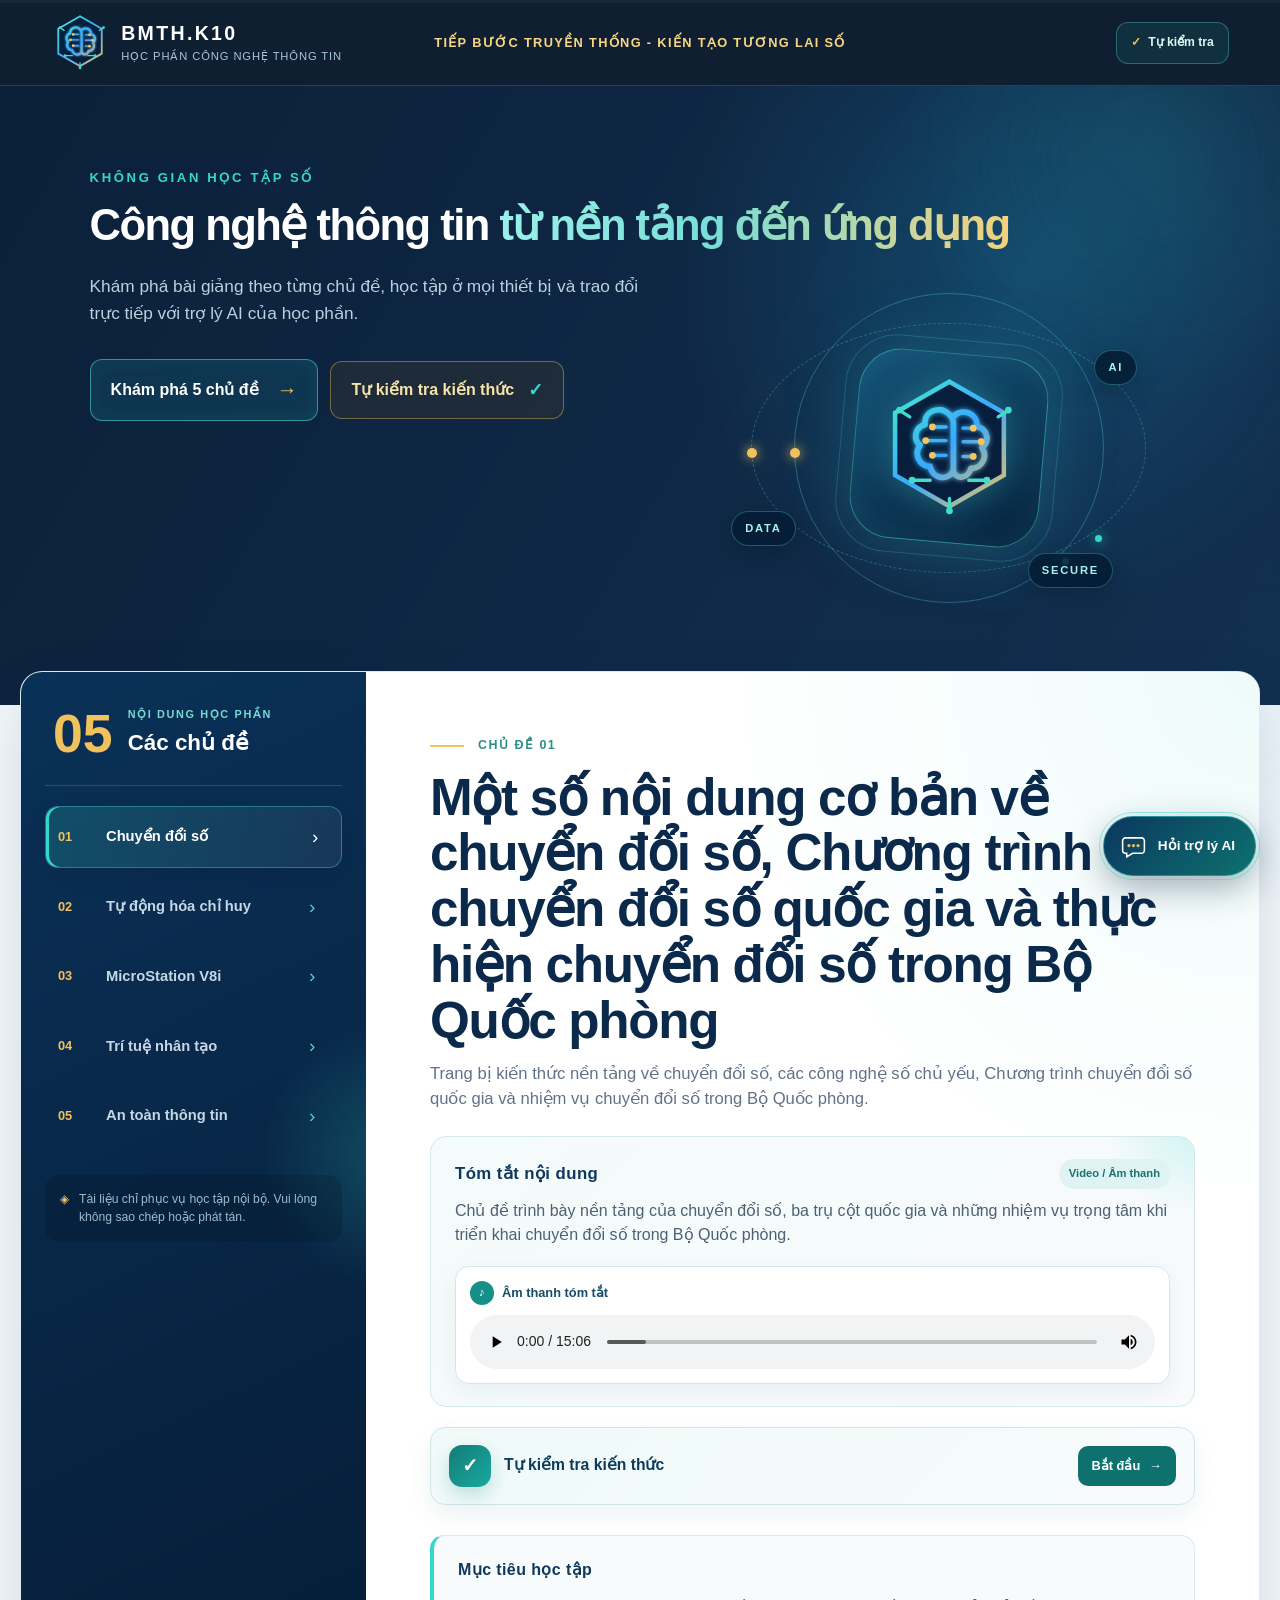
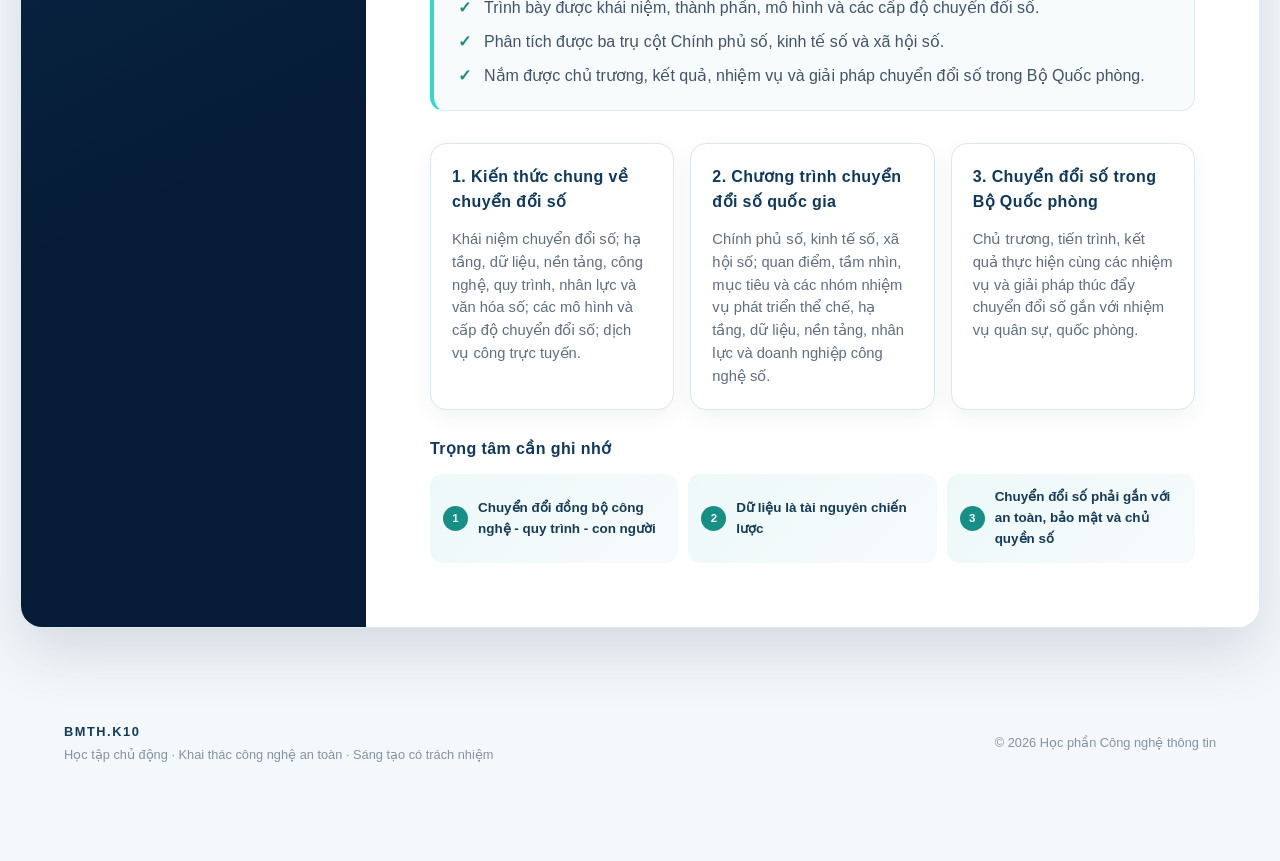
==== commit 94c4d061: "Add files via upload" ====
--- a/index.html
+++ b/index.html
@@ -138,7 +138,7 @@
   <script src="data/topics.js?v=20261015-2"></script>
   <script src="data/media.js?v=20261016-1"></script>
   <script src="data/faq.js?v=20261110-1"></script>
-  <script src="assets/app.js?v=20261110-1"></script>
+  <script src="assets/app.js?v=20261112-quota1"></script>
   <script src="assets/motion.js?v=20261017-1"></script>
 </body>
 </html>
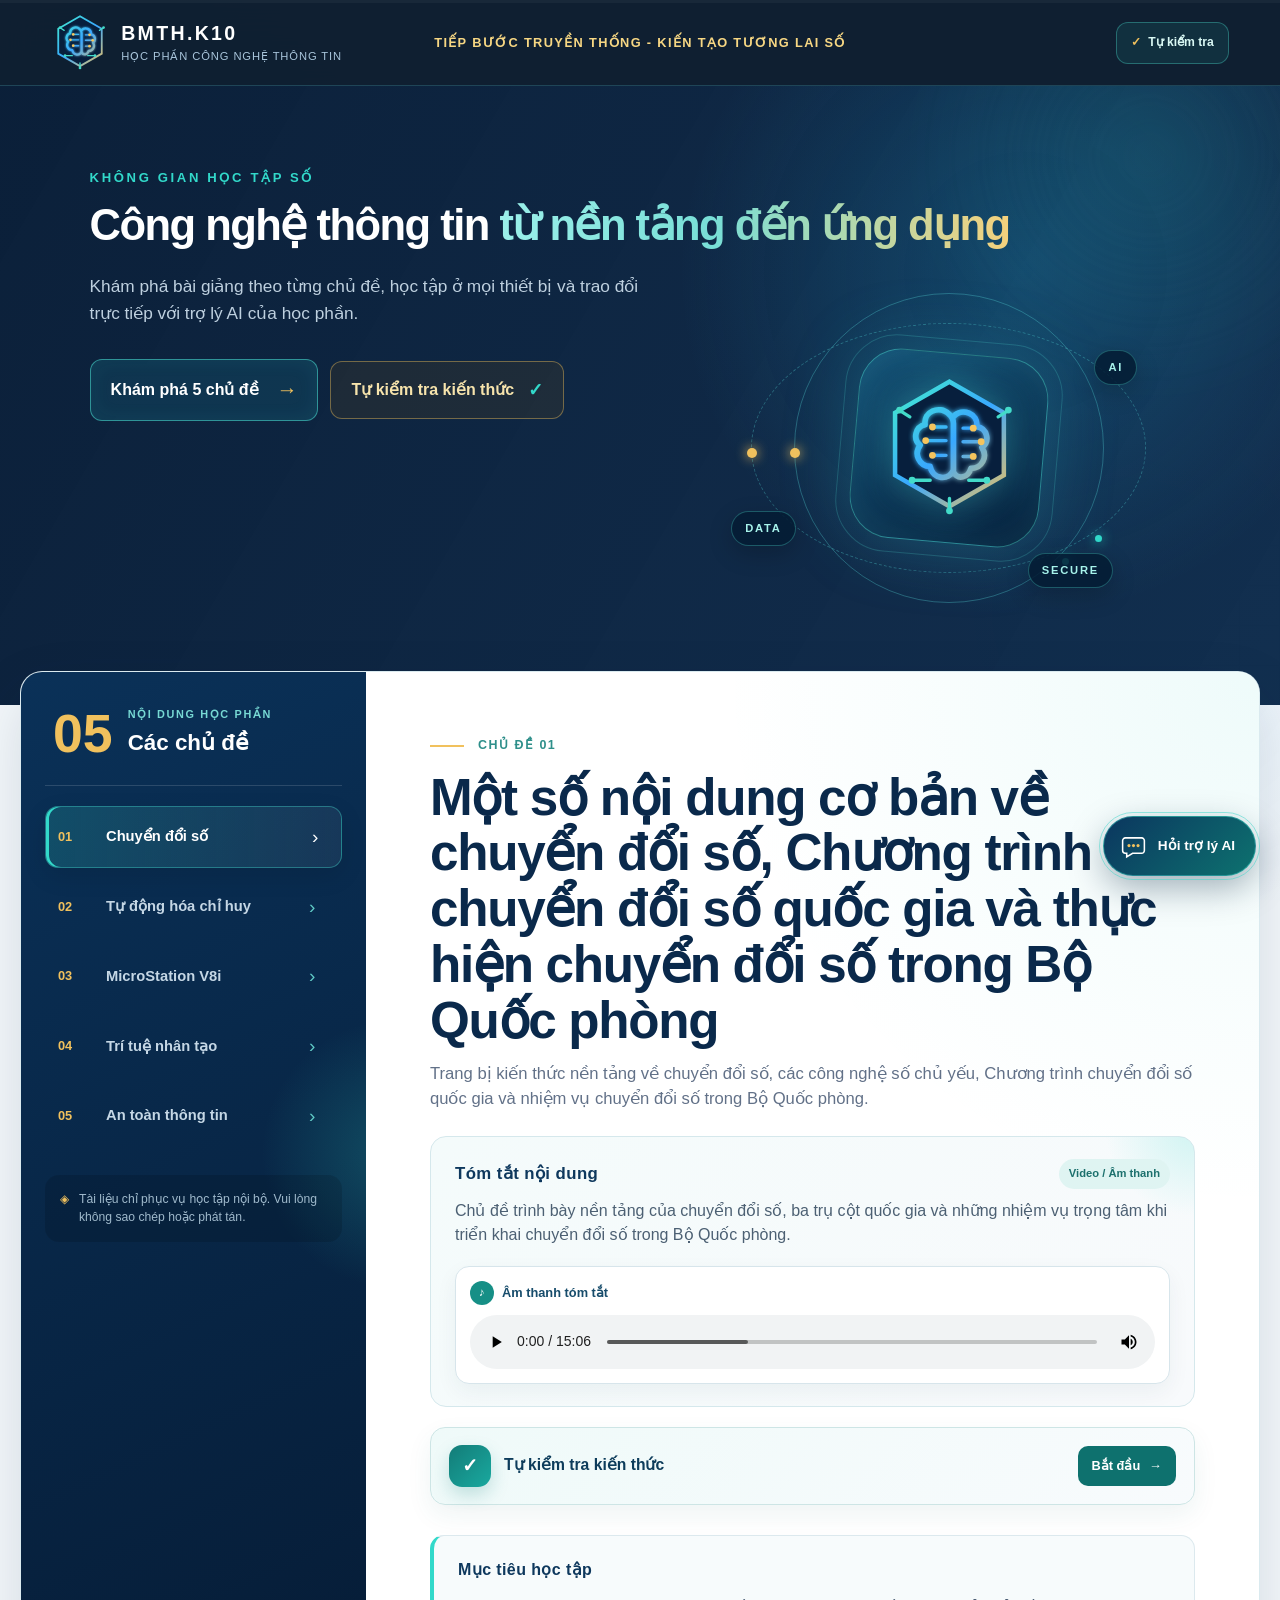
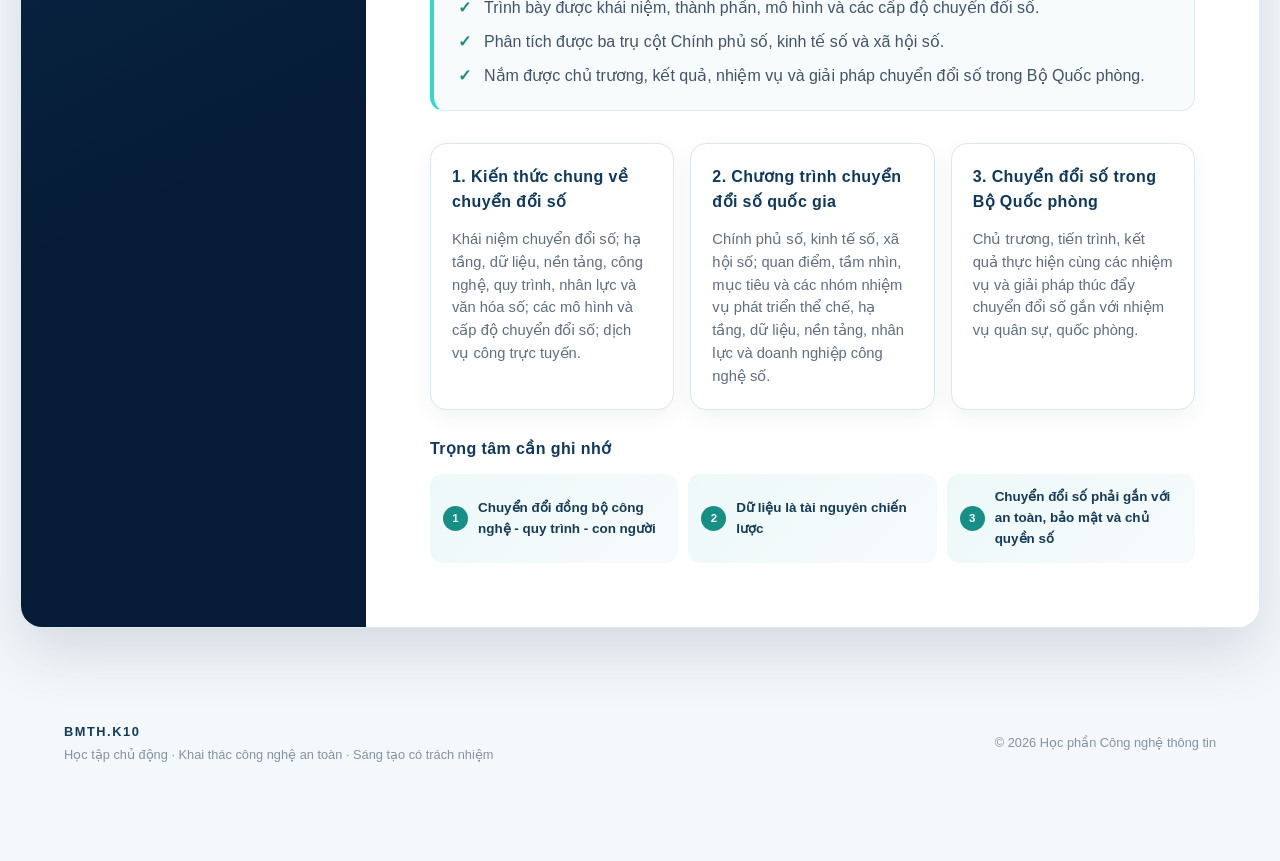
==== commit e622de40: "Add files via upload" ====
--- a/index.html
+++ b/index.html
@@ -138,7 +138,7 @@
   <script src="data/topics.js?v=20261015-2"></script>
   <script src="data/media.js?v=20261016-1"></script>
   <script src="data/faq.js?v=20261110-1"></script>
-  <script src="assets/app.js?v=20261112-quota1"></script>
+  <script src="assets/app.js?v=20261112-full2"></script>
   <script src="assets/motion.js?v=20261017-1"></script>
 </body>
 </html>
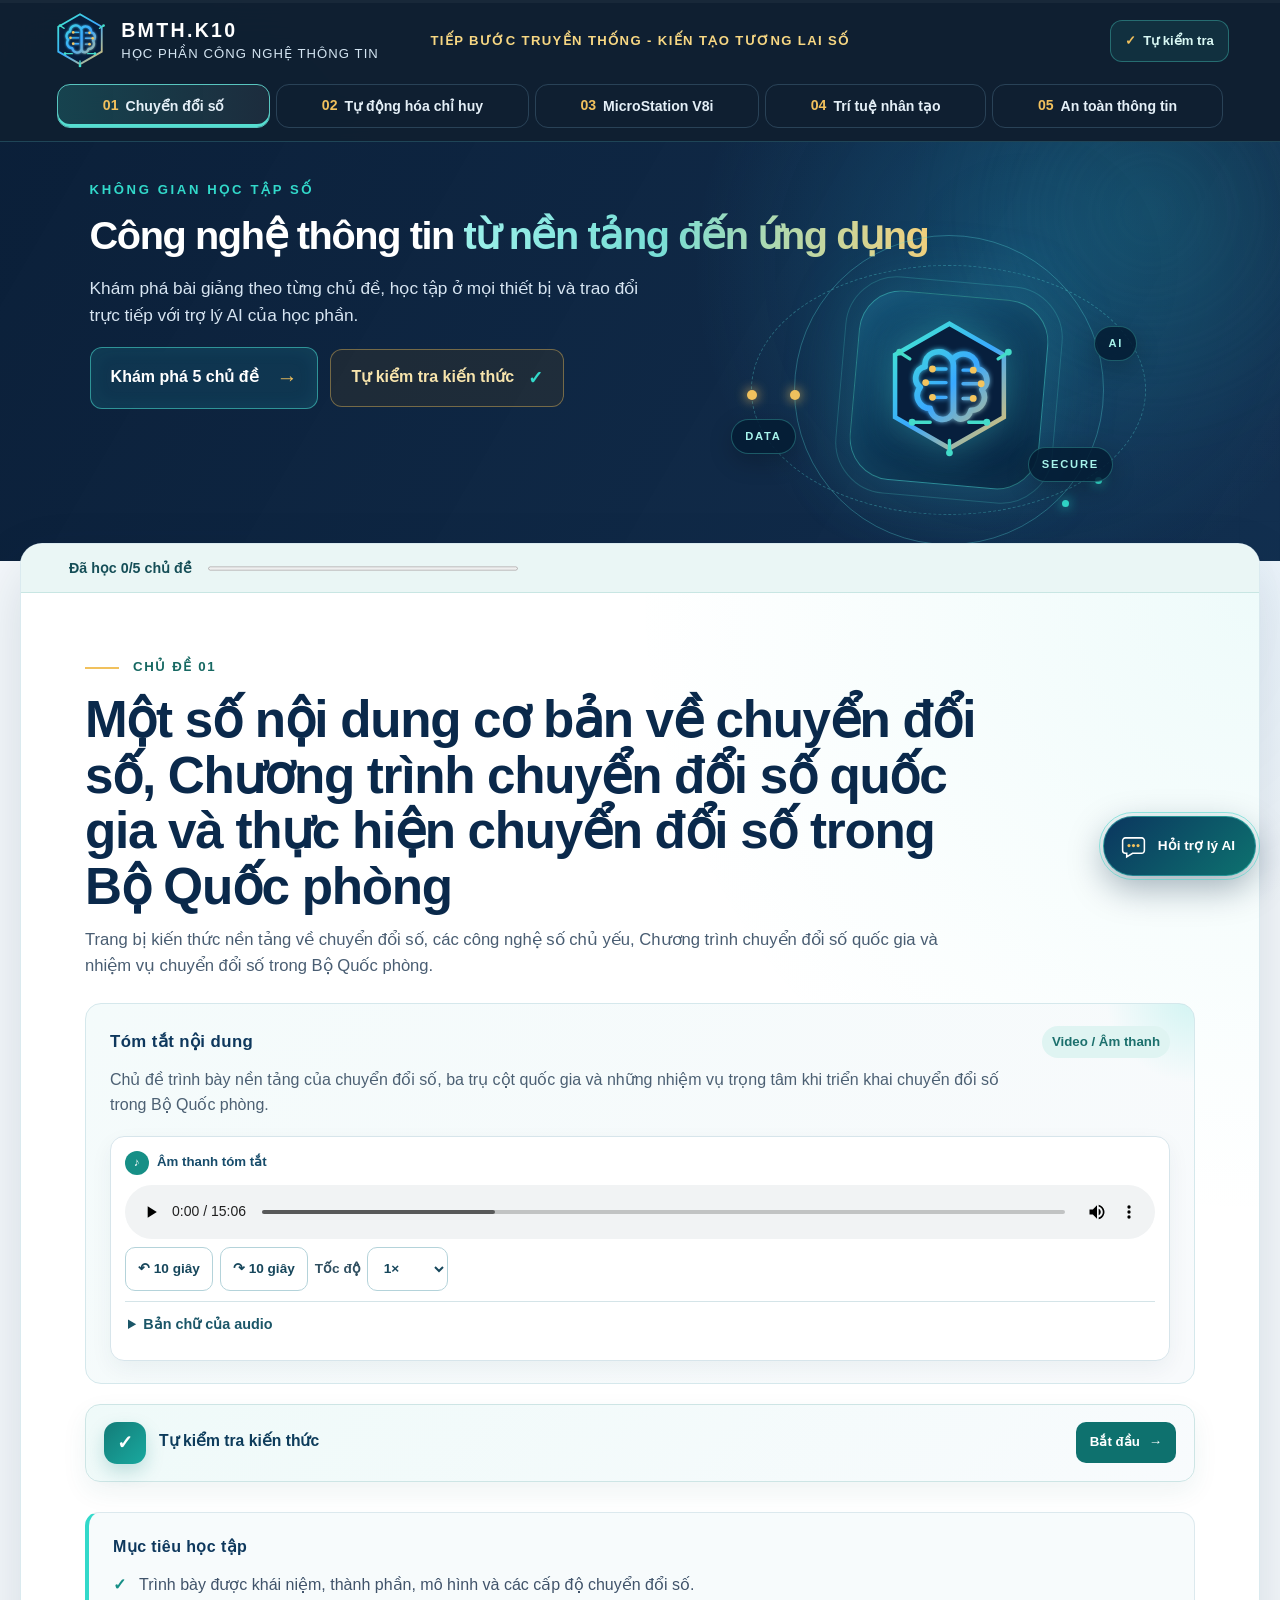
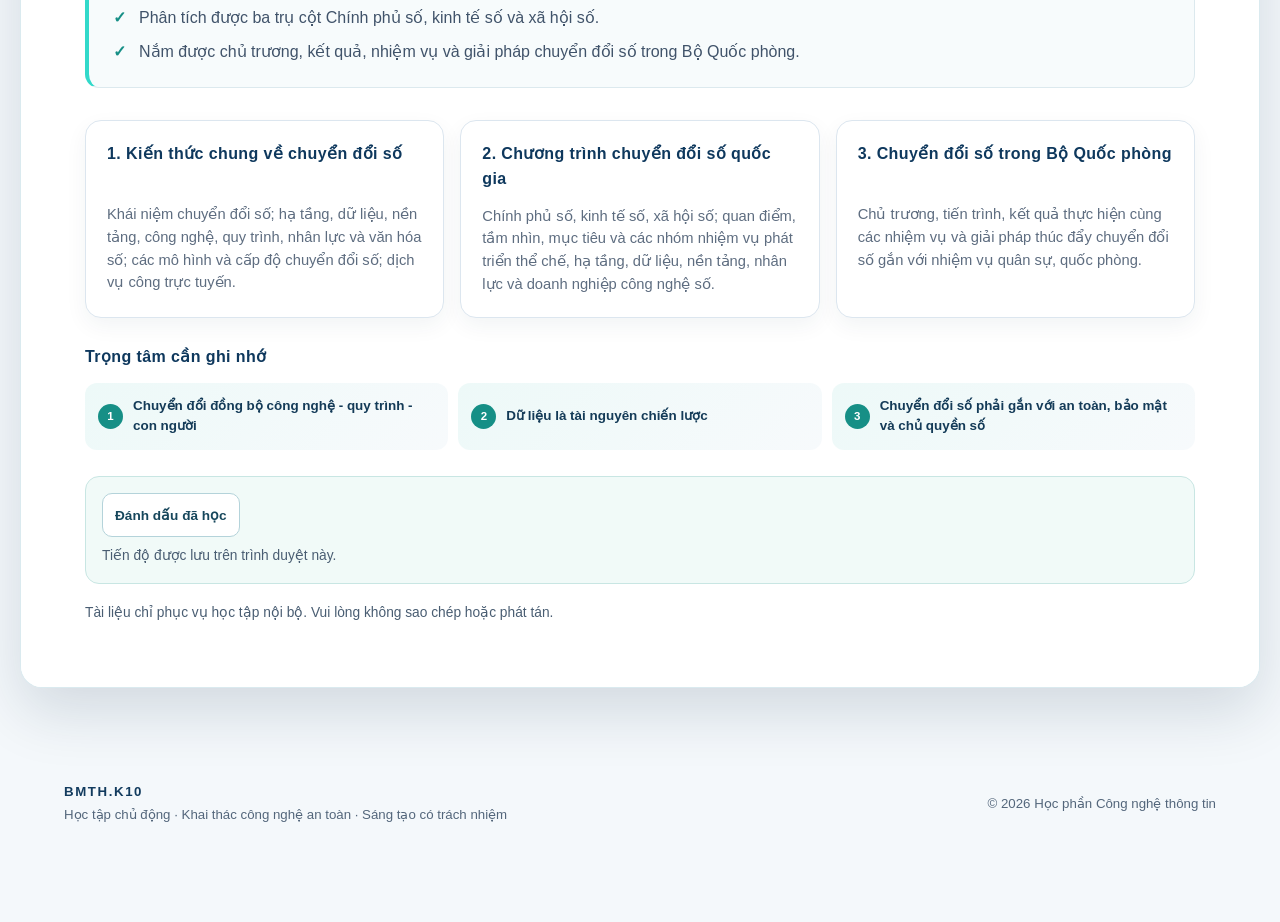
==== commit 45ae34db: "Cập nhật giao diện BMTH.K10" ====
--- a/index.html
+++ b/index.html
@@ -5,9 +5,20 @@
   <meta name="viewport" content="width=device-width, initial-scale=1, viewport-fit=cover">
   <meta name="description" content="Không gian học tập số BMTH.K10 dành cho học phần Công nghệ thông tin.">
   <meta name="theme-color" content="#061b35">
+  <meta property="og:type" content="website">
+  <meta property="og:locale" content="vi_VN">
+  <meta property="og:site_name" content="BMTH.K10">
+  <meta property="og:title" content="BMTH.K10 · Học phần Công nghệ thông tin">
+  <meta property="og:description" content="Khám phá 5 chủ đề Công nghệ thông tin, nghe bài ôn tập và tự kiểm tra kiến thức.">
+  <meta property="og:url" content="https://ccongpho-dotcom.github.io/BMTH.K10/">
+  <meta property="og:image" content="https://ccongpho-dotcom.github.io/BMTH.K10/assets/bmth-share.png">
+  <meta property="og:image:type" content="image/png">
+  <meta property="og:image:width" content="1200">
+  <meta property="og:image:height" content="630">
+  <meta property="og:image:alt" content="Biểu trưng BMTH.K10 trên nền xanh, với dòng chữ Học phần Công nghệ thông tin">
   <title>BMTH.K10</title>
   <link rel="icon" type="image/svg+xml" href="assets/ai-digital-logo.svg">
-  <link rel="stylesheet" href="assets/styles.css?v=20261103-3">
+  <link rel="stylesheet" href="assets/styles.css?v=20261113-ui1">
 </head>
 <body>
   <div class="reading-progress" aria-hidden="true"><span id="reading-progress-bar"></span></div>
@@ -30,9 +41,13 @@
         </svg>
         <span>Toàn cảnh</span>
       </button>
-      <button class="menu-button" type="button" aria-label="Mở danh mục chủ đề" aria-expanded="false">
-        <span></span><span></span><span></span>
-      </button>
+    </div>
+    <div class="topic-menu">
+      <div class="topic-menu-rail">
+        <div id="topic-nav" class="topic-nav" role="tablist" aria-label="5 chủ đề học phần"></div>
+      </div>
+      <button class="topic-scroll topic-scroll-prev" type="button" aria-label="Cuộn về các chủ đề trước" aria-controls="topic-nav" hidden>‹</button>
+      <button class="topic-scroll topic-scroll-next" type="button" aria-label="Cuộn tới các chủ đề tiếp theo" aria-controls="topic-nav" hidden>›</button>
     </div>
   </header>
 
@@ -62,23 +77,12 @@
       </div>
     </section>
 
-    <section class="course-shell" id="chu-de" aria-labelledby="topics-heading">
-      <aside class="topic-sidebar" aria-label="Danh mục chủ đề">
-        <div class="sidebar-heading">
-          <span class="section-number">05</span>
-          <div>
-            <p>NỘI DUNG HỌC PHẦN</p>
-            <h2 id="topics-heading">Các chủ đề</h2>
-          </div>
-        </div>
-        <nav id="topic-nav" class="topic-nav"></nav>
-        <div class="sidebar-note">
-          <span aria-hidden="true">◈</span>
-          <p>Tài liệu chỉ phục vụ học tập nội bộ. Vui lòng không sao chép hoặc phát tán.</p>
-        </div>
-      </aside>
-
-      <article id="lesson-panel" class="lesson-panel protected-content" aria-live="polite"></article>
+    <section class="course-shell" id="chu-de" aria-label="Nội dung học phần">
+      <div class="learning-progress">
+        <span class="learning-progress-label" id="learning-progress-label" role="status">Đã học 0/5 chủ đề</span>
+        <progress id="learning-progress" aria-label="Tiến độ học" max="5" value="0"></progress>
+      </div>
+      <article id="lesson-panel" class="lesson-panel protected-content" role="tabpanel" tabindex="0"></article>
     </section>
   </main>
 
@@ -99,7 +103,7 @@
     <span class="chat-label">Hỏi trợ lý AI</span>
   </button>
 
-  <section id="chat-panel" class="chat-panel" aria-label="Trợ lý AI BMTH.K10" aria-hidden="true">
+  <section id="chat-panel" class="chat-panel" aria-label="Trợ lý AI BMTH.K10" aria-hidden="true" inert>
     <header class="chat-header">
       <div class="chat-avatar"><img src="assets/ai-digital-logo.svg" alt=""></div>
       <div>
@@ -107,8 +111,8 @@
         <span id="chat-status" class="chat-status" data-state="ready" aria-live="polite">Sẵn sàng hỗ trợ học tập</span>
       </div>
       <div class="chat-header-actions">
-        <button id="chat-reset" type="button" aria-label="Bắt đầu cuộc trò chuyện mới" title="Cuộc trò chuyện mới">↻</button>
-        <button id="chat-close" type="button" aria-label="Đóng trợ lý AI" title="Đóng">×</button>
+        <button id="chat-reset" type="button" aria-label="Bắt đầu cuộc trò chuyện mới" title="Cuộc trò chuyện mới"><span aria-hidden="true">↻</span></button>
+        <button id="chat-close" type="button" aria-label="Đóng trợ lý AI" title="Đóng"><span aria-hidden="true">×</span></button>
       </div>
     </header>
     <div id="chat-messages" class="chat-messages" aria-live="polite">
@@ -138,7 +142,7 @@
   <script src="data/topics.js?v=20261015-2"></script>
   <script src="data/media.js?v=20261016-1"></script>
   <script src="data/faq.js?v=20261110-1"></script>
-  <script src="assets/app.js?v=20261112-full2"></script>
+  <script src="assets/app.js?v=20261113-ui1"></script>
   <script src="assets/motion.js?v=20261017-1"></script>
 </body>
 </html>
--- a/assets/styles.css
+++ b/assets/styles.css
@@ -360,3 +360,152 @@
   background: linear-gradient(135deg, #0b365f, #0d726f);
   box-shadow: 0 12px 32px rgba(3, 32, 61, .32);
 }
+
+/* Course navigation lives in the sticky site header, outside the lesson. */
+:root { --header-height: 145px; --muted: #495d72; }
+[hidden] { display: none !important; }
+:where(button, a, select, summary, [tabindex]):focus-visible {
+  outline: 3px solid #147aab;
+  outline-offset: 3px;
+}
+.site-header :focus-visible, .chat-header :focus-visible { outline-color: #f7d783; }
+.site-header { gap: 9px 22px; padding-bottom: 8px; }
+.brand-copy small, .slogan, .quiz-shortcut, .view-mode-toggle { font-size: max(13px, .82rem); }
+.brand-copy small { color: #d4e5f2; }
+.topic-menu {
+  position: relative;
+  grid-column: 1 / -1;
+  min-width: 0;
+  width: 100%;
+  max-width: 1380px;
+  justify-self: center;
+  padding-inline: 48px;
+}
+.topic-menu-rail { min-width: 0; }
+.topic-menu .topic-nav {
+  display: flex;
+  gap: 6px;
+  margin: 0;
+  padding: 5px 6px;
+  overflow-x: auto;
+  scrollbar-width: none;
+  scroll-snap-type: none;
+}
+.topic-menu .topic-nav::-webkit-scrollbar { display: none; }
+.topic-menu .topic-button {
+  flex: 1 0 auto;
+  width: auto;
+  min-height: 44px;
+  display: inline-flex;
+  justify-content: center;
+  gap: 7px;
+  padding: 7px 13px;
+  border-color: #294257;
+  color: #e4eff7;
+  white-space: nowrap;
+}
+.topic-menu .topic-button:hover { transform: none; border-color: #57b6b8; }
+.topic-menu .topic-button.active { border-color: #58c5bf; box-shadow: inset 0 -3px 0 #55ded1; }
+.topic-button .topic-number, .topic-button .topic-name, .topic-learned { font-size: max(13px, .88rem); }
+.topic-learned { color: #a8f6d2; }
+.topic-scroll {
+  position: absolute;
+  top: 50%;
+  transform: translateY(-50%);
+  display: grid;
+  place-items: center;
+  width: 44px;
+  height: 44px;
+  padding: 0;
+  border: 1px solid #396575;
+  border-radius: 10px;
+  background: #10324a;
+  color: #ecfbff;
+  font: 700 23px/1 var(--font-sans);
+  cursor: pointer;
+}
+.topic-scroll-prev { left: 0; }
+.topic-scroll-next { right: 0; }
+.hero {
+  min-height: 330px;
+  padding-top: 38px;
+  padding-bottom: 56px;
+  row-gap: 18px;
+}
+.hero h1 { font-size: clamp(2rem, 3.1vw, 3.8rem); white-space: normal; }
+.hero-visual { min-height: 230px; }
+.hero-lead { margin-bottom: 18px; color: #d7e5f2; }
+.course-shell { display: block; min-height: 0; margin-top: -18px; scroll-margin-top: calc(var(--header-height) + 8px); }
+.lesson-panel { scroll-margin-top: calc(var(--header-height) + 10px); }
+.learning-progress {
+  padding: 13px clamp(18px, 4vw, 48px);
+  display: flex;
+  align-items: center;
+  gap: 16px;
+  background: #eaf6f5;
+  border-bottom: 1px solid #c8e6e3;
+}
+.learning-progress-label { flex: 0 0 auto; font-size: max(13px, .89rem); color: #154e57; font-weight: 800; }
+.learning-progress progress { flex: 1 1 auto; max-width: 310px; min-width: 45px; height: 9px; accent-color: #137c76; }
+.lesson-completion { margin-top: 26px; padding: 16px; border: 1px solid #c8e6e3; border-radius: 14px; background: #f1faf8; }
+.lesson-completion button, .audio-tools button, .audio-tools select {
+  min-height: 44px;
+  padding: 6px 12px;
+  border: 1px solid #b4d3da;
+  border-radius: 10px;
+  color: #17475c;
+  background: #fff;
+  font-size: max(13px, .85rem);
+  font-weight: 700;
+}
+.lesson-completion button, .audio-tools button { cursor: pointer; }
+.lesson-completion button[aria-pressed="true"] { color: #17483b; background: #dff7eb; border-color: #79beaa; }
+.learned-state:not(:empty) { margin-inline-start: 8px; }
+.lesson-completion p, .lesson-use-note, .transcript-note { color: #495d72; font-size: max(13px, .86rem); margin: 8px 0 0; }
+.lesson-use-note { margin-top: 18px; }
+.audio-tools { display: flex; flex-wrap: wrap; align-items: center; gap: 7px; margin-top: 8px; }
+.audio-tools label { display: inline-flex; align-items: center; gap: 6px; color: #304f60; font-size: max(13px, .85rem); font-weight: 650; }
+.audio-tools button:disabled { opacity: .65; cursor: default; }
+.audio-transcript { border-top: 1px solid #d4e4e8; margin-top: 10px; }
+.audio-transcript summary { display: list-item; align-content: center; min-height: 44px; padding: 8px 3px; cursor: pointer; color: #1b5668; font-size: max(13px, .9rem); font-weight: 750; }
+.audio-transcript-body p { margin: 10px 0; color: #30465c; font-size: .95rem; }
+.transcript-time { margin-inline-end: 9px; color: #1c5868; font-variant-numeric: tabular-nums; font-weight: 750; }
+.lesson-kicker, .media-label, .summary-badge, .media-empty, .topic-quiz-card > a,
+.quick-prompts button, .chat-disclaimer, .chat-status, .site-footer { font-size: max(13px, .83rem); }
+.lesson-kicker { color: #166862; }
+.chat-status { color: #d0ecf1; }
+.chat-disclaimer, .media-empty { color: #4d6376; }
+.site-footer { color: #53667b; }
+.summary-heading { flex-wrap: wrap; }
+
+@media (max-width: 980px) {
+  .site-header { gap: 6px 12px; }
+  .hero { min-height: 0; padding-block: 27px 37px; row-gap: 12px; }
+  .topic-menu .topic-button { flex-grow: 0; }
+}
+@media (min-width: 1220px) {
+  .topic-menu { padding-inline: 0; }
+}
+@media (max-width: 760px) {
+  .site-header { padding: 7px max(10px, env(safe-area-inset-left)) 6px max(10px, env(safe-area-inset-right)); }
+  .site-header .slogan { padding-top: 4px; line-height: 1.25; font-size: 13px; }
+  .brand img { width: 38px; height: 38px; }
+  .brand-copy small { display: none; }
+  .hero { grid-template-areas: "heading" "copy"; padding: 20px 15px 29px; row-gap: 8px; }
+  .hero h1 { font-size: clamp(1.45rem, 6vw, 2.05rem); text-wrap: wrap; }
+  .hero .eyebrow { margin-bottom: 6px; font-size: 13px; letter-spacing: .11em; }
+  .hero-lead { margin-bottom: 10px; font-size: .9rem; }
+  .hero-visual, .hero-actions .secondary-button { display: none; }
+  .hero-actions .primary-button { padding: 7px 11px; min-height: 44px; font-size: .88rem; }
+  .site-header :is(.brand, .quiz-shortcut, .view-mode-toggle), .lesson-panel .topic-quiz-card > a,
+  .chat-panel button, .chat-launcher { min-height: 44px; }
+  .quiz-shortcut, .chat-header button { min-width: 44px; width: 44px; }
+  .quiz-shortcut { font-size: 0; }
+  .topic-menu { padding-inline: 48px; }
+  .course-shell { margin-top: -10px; }
+  .learning-progress { gap: 9px; }
+  .lesson-panel { padding: 20px 14px 32px; }
+  .lesson-title { font-size: clamp(1.48rem, 6.8vw, 2.12rem); overflow-wrap: anywhere; }
+  .lesson-summary { padding: 14px; }
+  .chat-input, .chat-form textarea { font-size: 16px; }
+}
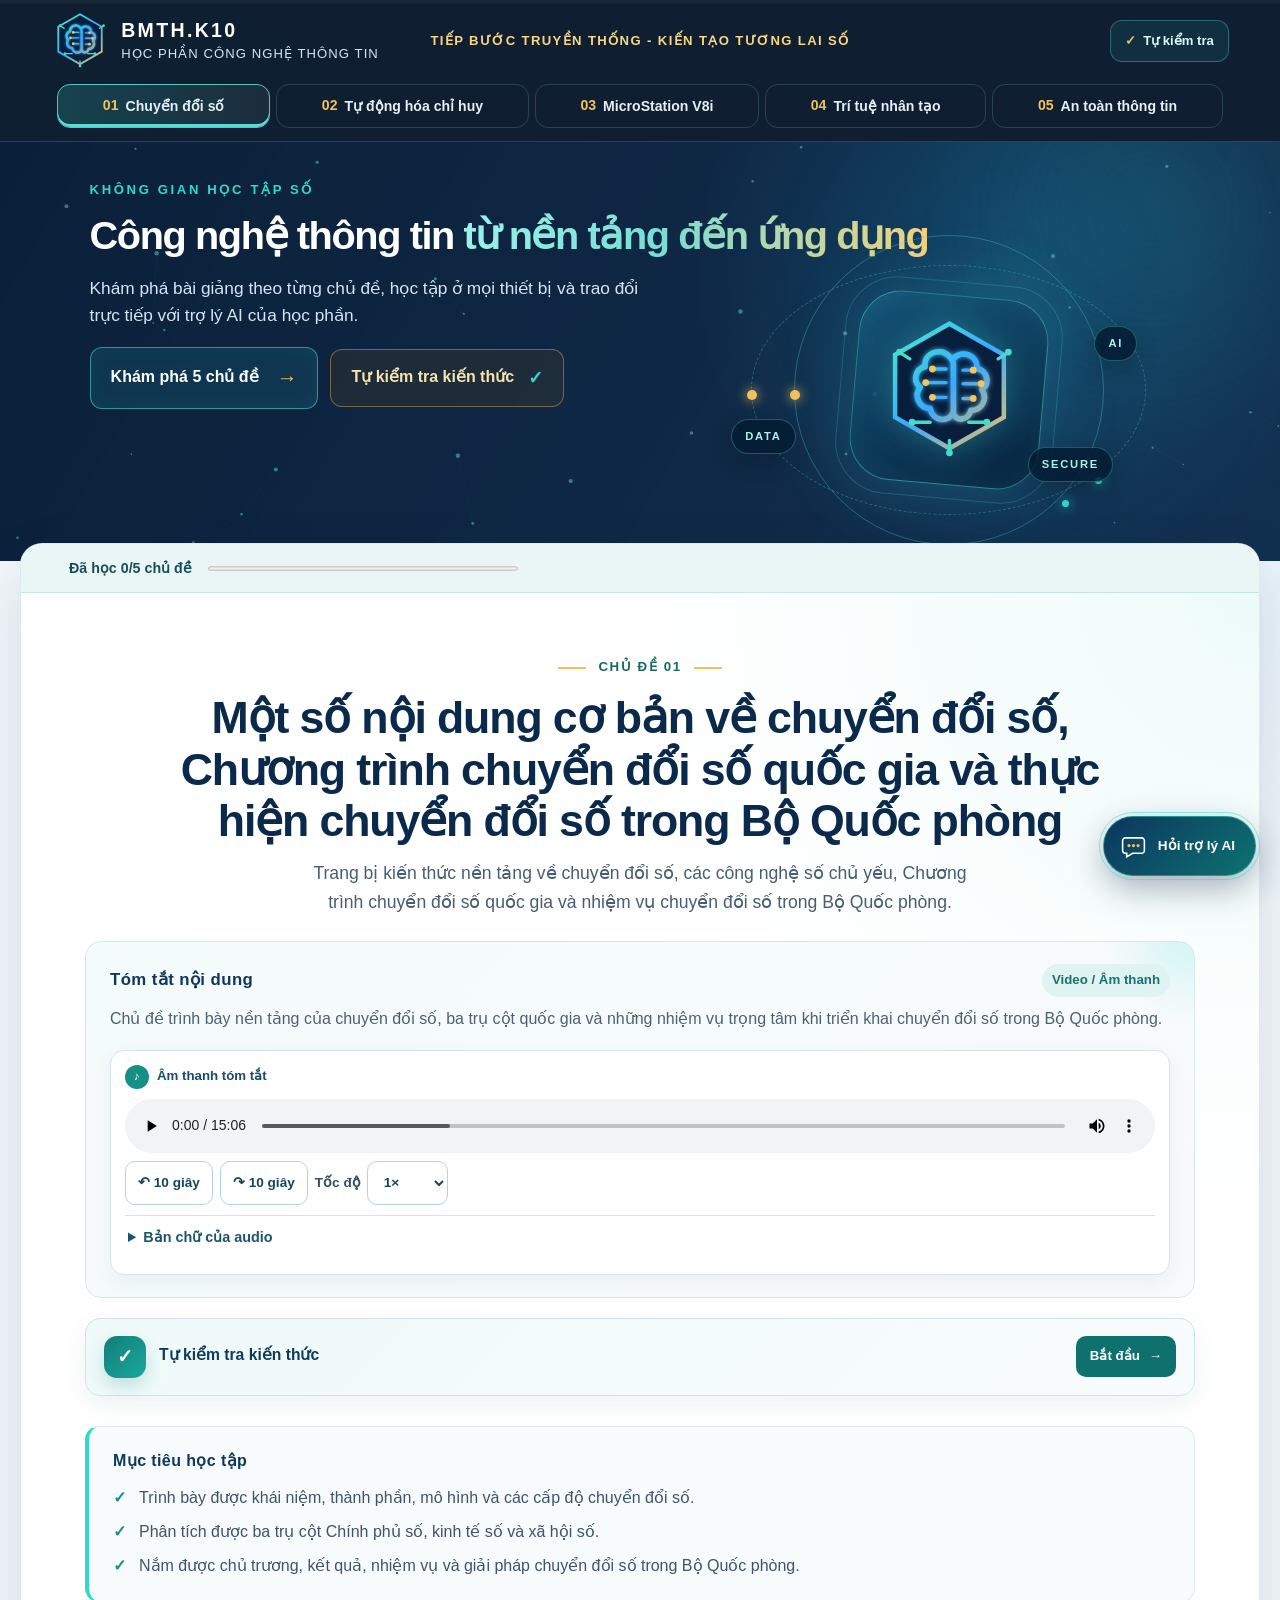
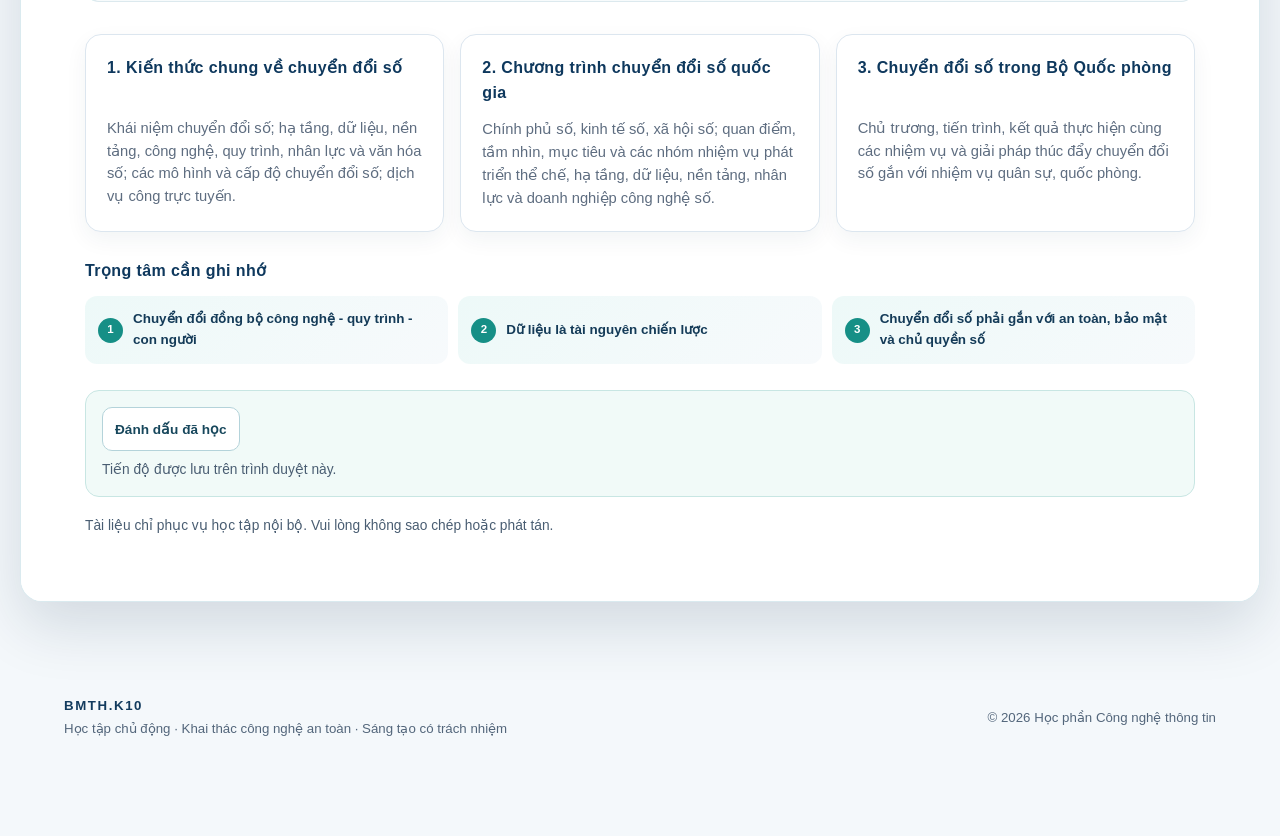
==== commit 931da306: "Cân đối tiêu đề các chủ đề" ====
--- a/index.html
+++ b/index.html
@@ -18,7 +18,7 @@
   <meta property="og:image:alt" content="Biểu trưng BMTH.K10 trên nền xanh, với dòng chữ Học phần Công nghệ thông tin">
   <title>BMTH.K10</title>
   <link rel="icon" type="image/svg+xml" href="assets/ai-digital-logo.svg">
-  <link rel="stylesheet" href="assets/styles.css?v=20261113-ui1">
+  <link rel="stylesheet" href="assets/styles.css?v=20261113-ui2">
 </head>
 <body>
   <div class="reading-progress" aria-hidden="true"><span id="reading-progress-bar"></span></div>
--- a/assets/styles.css
+++ b/assets/styles.css
@@ -175,10 +175,19 @@
 .sidebar-note p { margin: 0; }
 
 .lesson-panel { padding: clamp(30px, 5vw, 66px); min-width: 0; background: radial-gradient(circle at 100% 0, rgba(42, 204, 196, .08), transparent 30%), #fff; }
-.lesson-kicker { display: flex; align-items: center; gap: 14px; color: #2e8f8a; font-size: .78rem; font-weight: 800; letter-spacing: .12em; }
-.lesson-kicker::before { content: ""; width: 34px; height: 2px; background: var(--gold); }
-.lesson-title { margin: 14px 0 12px; max-width: 900px; color: #0a294b; font-family: var(--font-display); font-size: clamp(2rem, 4vw, 3.55rem); font-weight: 750; line-height: 1.09; letter-spacing: -.025em; }
-.lesson-description { max-width: 880px; margin: 0; color: var(--muted); font-size: 1.04rem; }
+.lesson-kicker { display: flex; align-items: center; justify-content: center; gap: 12px; color: #2e8f8a; font-size: .78rem; font-weight: 800; letter-spacing: .12em; }
+.lesson-kicker::before, .lesson-kicker::after { content: ""; width: 28px; height: 2px; background: var(--gold); }
+.lesson-title, .lesson-description { text-align: center; text-wrap: balance; overflow-wrap: anywhere; }
+.lesson-title {
+  margin: 14px 0 12px;
+  color: #0a294b;
+  font-family: var(--font-display);
+  font-size: clamp(1.85rem, .75rem + 2.55vw, 3.15rem);
+  font-weight: 750;
+  line-height: 1.16;
+  letter-spacing: -.025em;
+}
+.lesson-description { margin: 0; color: var(--muted); font-size: clamp(1rem, .95rem + .3vw, 1.1rem); line-height: 1.65; }
 .lesson-summary { position: relative; overflow: hidden; margin: 24px 0 30px; padding: 22px 24px; border: 1px solid #d5e8ec; border-radius: 16px; background: linear-gradient(135deg, #f4fbfb, #f8fafc); }
 .lesson-summary::after { content: ""; position: absolute; width: 180px; height: 180px; right: -90px; top: -100px; border-radius: 50%; background: radial-gradient(circle, rgba(50, 217, 202, .2), transparent 70%); animation: summaryGlow 6s ease-in-out infinite alternate; pointer-events: none; }
 .lesson-summary > * { position: relative; z-index: 1; }
@@ -186,7 +195,7 @@
 .summary-heading { display: flex; align-items: center; justify-content: space-between; gap: 14px; margin-bottom: 10px; }
 .summary-heading h3 { margin: 0; color: #0e385d; font-size: 1.05rem; letter-spacing: .025em; }
 .summary-badge { flex: 0 0 auto; padding: 6px 10px; border-radius: 999px; color: #1c706d; background: #dff4f2; font-size: .7rem; font-weight: 800; }
-.lesson-summary > p { max-width: 920px; margin: 0; color: #4c6073; }
+.lesson-summary > p { margin: 0; color: #4c6073; text-wrap: pretty; }
 .summary-media-grid { margin-top: 18px; display: grid; grid-template-columns: repeat(auto-fit, minmax(280px, 1fr)); gap: 14px; }
 .media-card { min-width: 0; padding: 14px; border: 1px solid #d7e5eb; border-radius: 14px; background: #fff; box-shadow: 0 8px 22px rgba(15, 52, 78, .055); }
 .media-label { display: flex; align-items: center; gap: 8px; margin-bottom: 10px; color: #174c6b; font-size: .8rem; font-weight: 800; }
@@ -505,7 +514,7 @@
   .course-shell { margin-top: -10px; }
   .learning-progress { gap: 9px; }
   .lesson-panel { padding: 20px 14px 32px; }
-  .lesson-title { font-size: clamp(1.48rem, 6.8vw, 2.12rem); overflow-wrap: anywhere; }
+  .lesson-title { font-size: clamp(1.4rem, 1.08rem + 1.8vw, 1.85rem); line-height: 1.2; }
   .lesson-summary { padding: 14px; }
   .chat-input, .chat-form textarea { font-size: 16px; }
 }
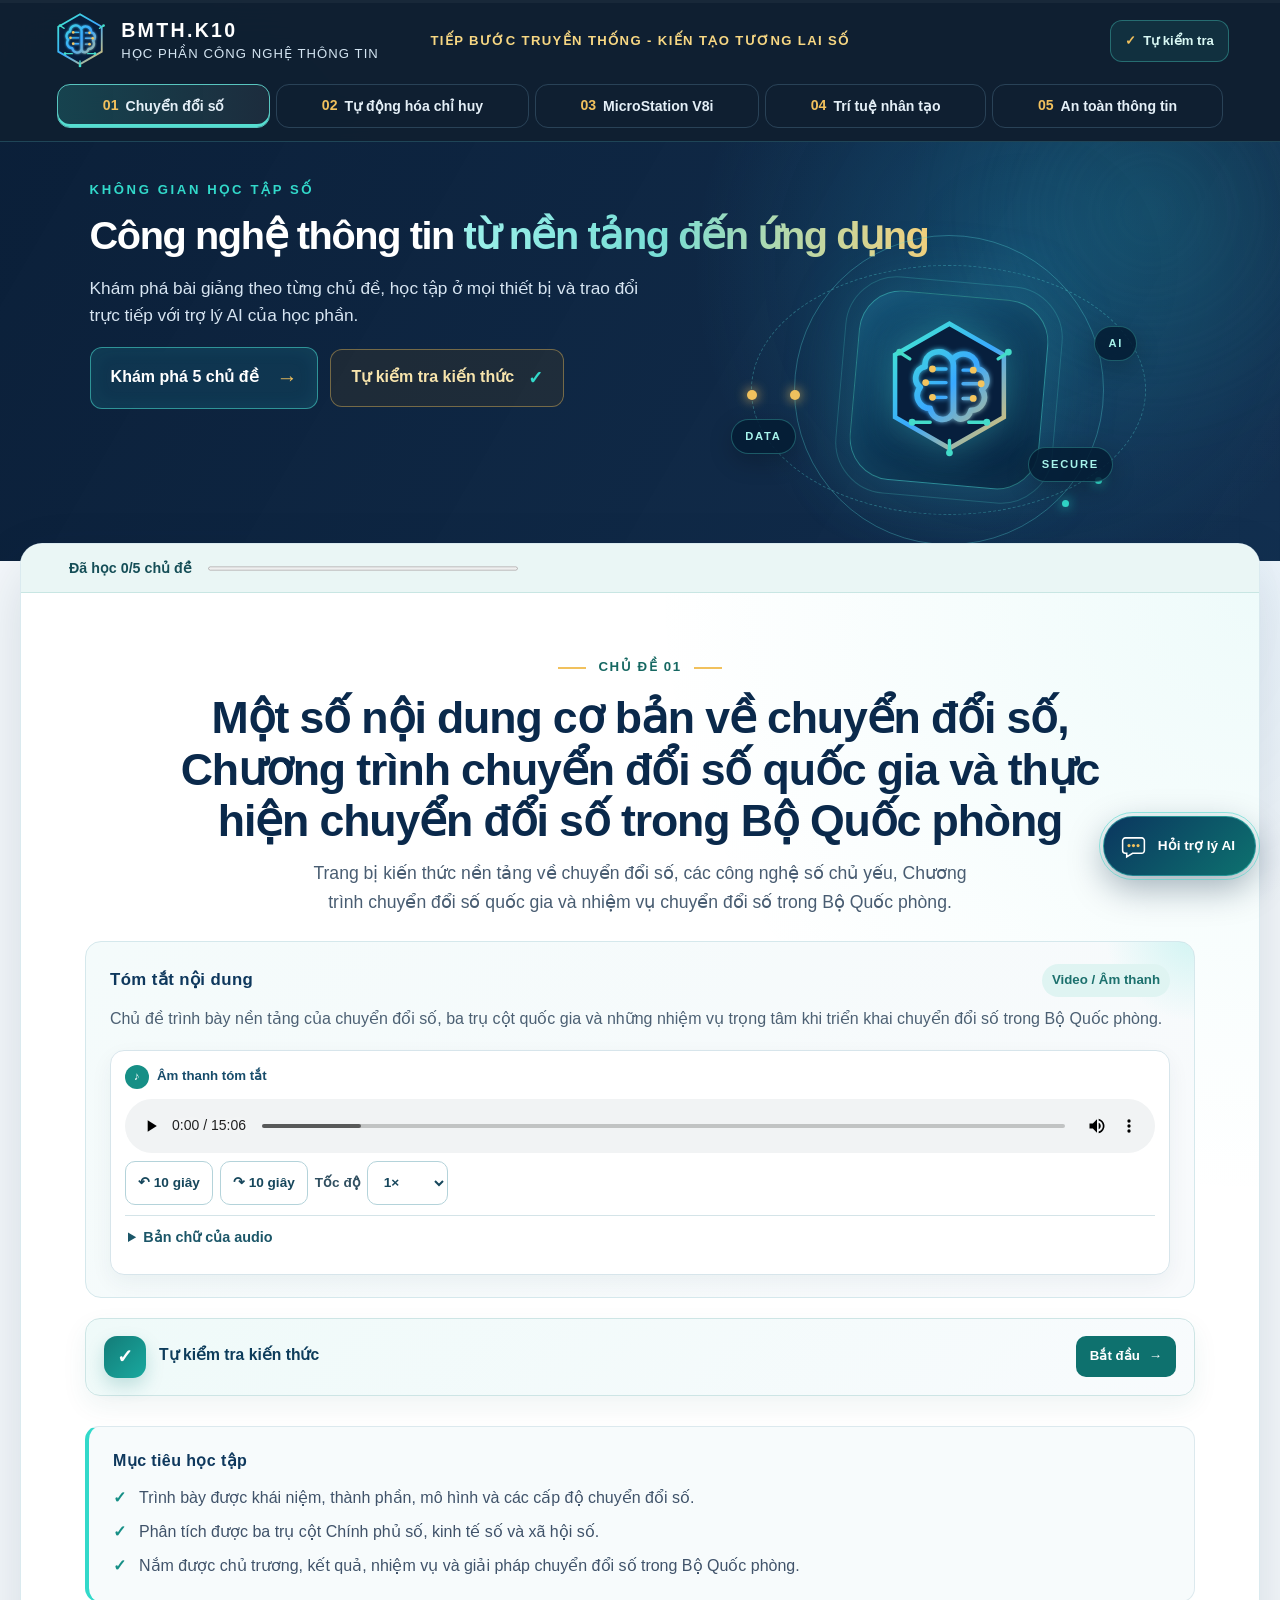
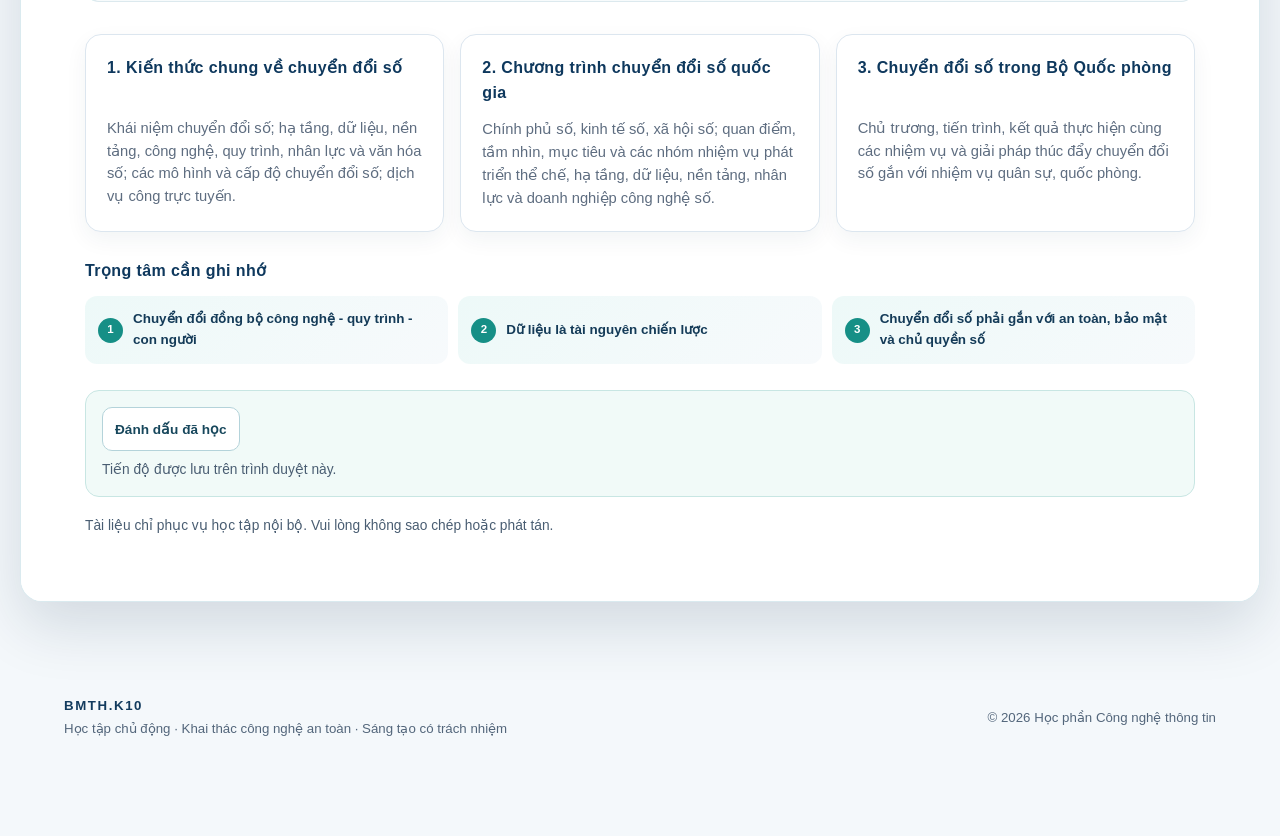
==== commit dae33273: "Thêm gợi ý Tự kiểm tra khi hết lượt" ====
--- a/index.html
+++ b/index.html
@@ -18,7 +18,7 @@
   <meta property="og:image:alt" content="Biểu trưng BMTH.K10 trên nền xanh, với dòng chữ Học phần Công nghệ thông tin">
   <title>BMTH.K10</title>
   <link rel="icon" type="image/svg+xml" href="assets/ai-digital-logo.svg">
-  <link rel="stylesheet" href="assets/styles.css?v=20261113-ui2">
+  <link rel="stylesheet" href="assets/styles.css?v=20261113-quizlink1">
 </head>
 <body>
   <div class="reading-progress" aria-hidden="true"><span id="reading-progress-bar"></span></div>
@@ -142,7 +142,7 @@
   <script src="data/topics.js?v=20261015-2"></script>
   <script src="data/media.js?v=20261016-1"></script>
   <script src="data/faq.js?v=20261110-1"></script>
-  <script src="assets/app.js?v=20261113-ui1"></script>
+  <script src="assets/app.js?v=20261113-quizlink1"></script>
   <script src="assets/motion.js?v=20261017-1"></script>
 </body>
 </html>
--- a/assets/styles.css
+++ b/assets/styles.css
@@ -274,6 +274,10 @@
 .message-bubble { max-width: 87%; padding: 11px 13px; border-radius: 15px 15px 15px 4px; color: #34495d; background: #eaf1f4; font-size: .86rem; white-space: pre-wrap; word-break: break-word; }
 .message.user .message-bubble { color: #fff; background: #0d6e70; border-radius: 15px 15px 4px 15px; }
 .message.typing .message-bubble::after { content: "●  ●  ●"; color: #229b97; letter-spacing: .1em; animation: fade 1s ease-in-out infinite alternate; }
+.chat-quiz-actions { margin-top: 9px; white-space: normal; }
+.chat-quiz-action { display: inline-flex; align-items: center; justify-content: center; box-sizing: border-box; min-height: 44px; max-width: 100%; padding: 8px 13px; border: 1px solid #085b5a; border-radius: 9px; color: #fff; background: #0b6664; font-size: max(13px, .84rem); font-weight: 700; line-height: 1.25; text-align: center; text-decoration: none; }
+.chat-quiz-action:hover { color: #fff; background: #084f4e; text-decoration: underline; }
+.chat-quiz-action:focus-visible { outline: 2px solid #17456d; outline-offset: 2px; }
 @keyframes fade { to { opacity: .35; } }
 .quick-prompts { padding: 8px 12px 5px; display: flex; gap: 7px; overflow-x: auto; border-top: 1px solid #edf1f4; }
 .quick-prompts button { flex: 0 0 auto; padding: 6px 9px; border: 1px solid #cfe3e4; border-radius: 999px; color: #1e716e; background: #f7fbfb; font-size: .7rem; cursor: pointer; }
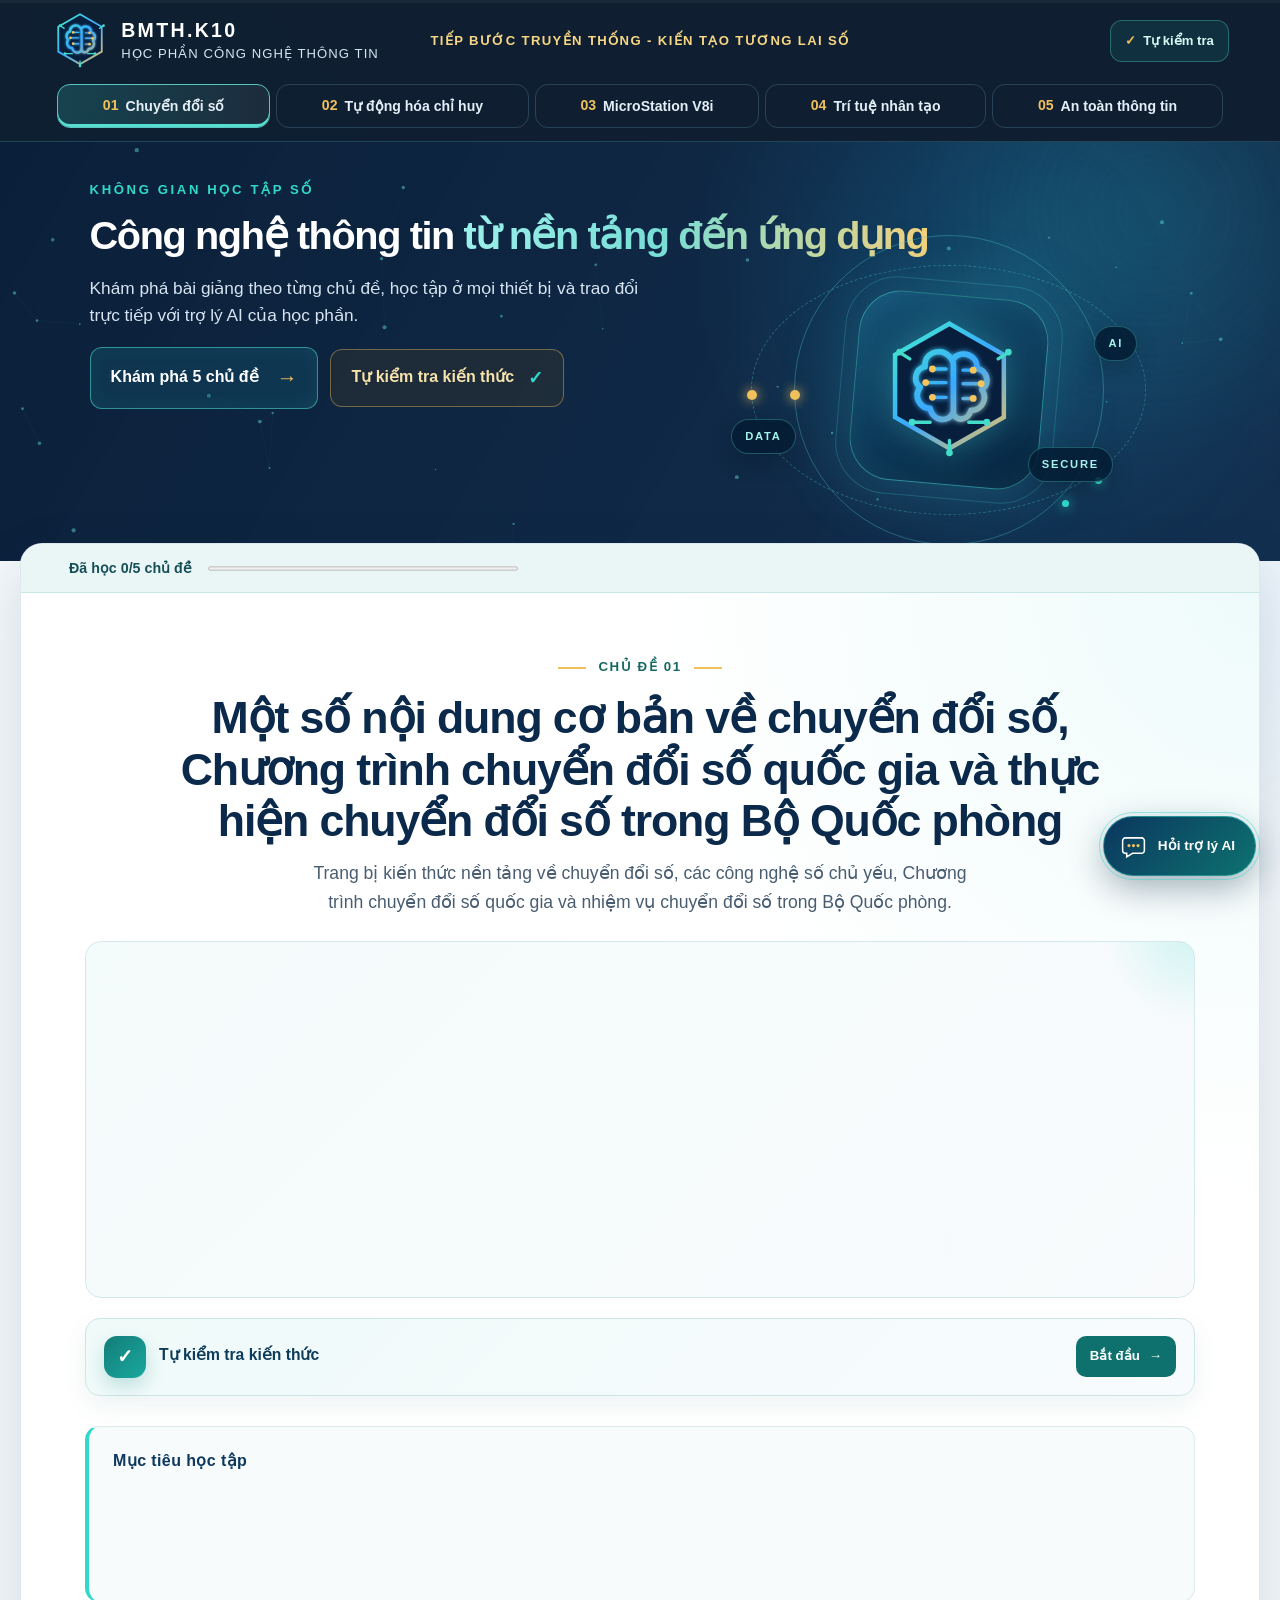
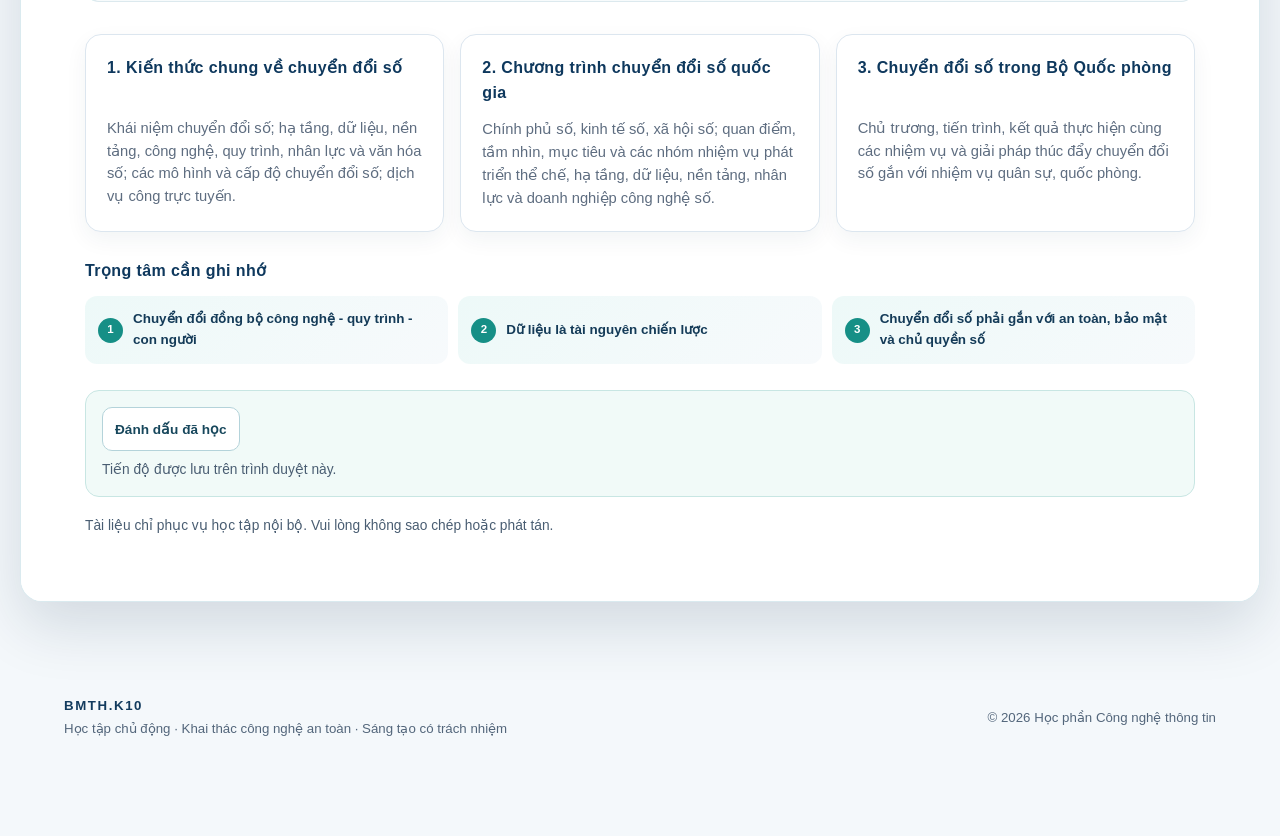
==== commit 963cb646: "Khôi phục giao diện điện thoại BMTH.K10" ====
--- a/index.html
+++ b/index.html
@@ -18,7 +18,7 @@
   <meta property="og:image:alt" content="Biểu trưng BMTH.K10 trên nền xanh, với dòng chữ Học phần Công nghệ thông tin">
   <title>BMTH.K10</title>
   <link rel="icon" type="image/svg+xml" href="assets/ai-digital-logo.svg">
-  <link rel="stylesheet" href="assets/styles.css?v=20261113-quizlink1">
+  <link rel="stylesheet" href="assets/styles.css?v=20261113-mobile1">
 </head>
 <body>
   <div class="reading-progress" aria-hidden="true"><span id="reading-progress-bar"></span></div>
@@ -40,6 +40,9 @@
           <path d="M8 3H3v5M16 3h5v5M8 21H3v-5M16 21h5v-5M3 8l5-5M21 8l-5-5M3 16l5 5M21 16l-5 5"/>
         </svg>
         <span>Toàn cảnh</span>
+      </button>
+      <button id="mobile-topic-toggle" class="mobile-topic-toggle" type="button" aria-label="Mở danh mục chủ đề" aria-expanded="false" aria-controls="topic-nav" hidden>
+        <svg viewBox="0 0 24 24" aria-hidden="true"><path d="M3 6h18M3 12h18M3 18h18"/></svg>
       </button>
     </div>
     <div class="topic-menu">
@@ -142,7 +145,7 @@
   <script src="data/topics.js?v=20261015-2"></script>
   <script src="data/media.js?v=20261016-1"></script>
   <script src="data/faq.js?v=20261110-1"></script>
-  <script src="assets/app.js?v=20261113-quizlink1"></script>
+  <script src="assets/app.js?v=20261113-mobile1"></script>
   <script src="assets/motion.js?v=20261017-1"></script>
 </body>
 </html>
--- a/assets/styles.css
+++ b/assets/styles.css
@@ -522,3 +522,59 @@
   .lesson-summary { padding: 14px; }
   .chat-input, .chat-form textarea { font-size: 16px; }
 }
+
+/* Restore the earlier phone home screen without overriding the desktop layout. */
+@media (max-width: 760px) and (pointer: coarse) {
+  html:not(.overview-mode) .site-header {
+    gap: 8px 3px;
+    padding: 9px max(12px, env(safe-area-inset-right)) 10px max(12px, env(safe-area-inset-left));
+  }
+  html:not(.overview-mode) .brand { gap: 7px; width: 100%; }
+  html:not(.overview-mode) .brand img { flex: 0 0 auto; width: 40px; height: 40px; }
+  html:not(.overview-mode) .brand-copy { min-width: 0; }
+  html:not(.overview-mode) .brand-copy strong { font-size: .98rem; letter-spacing: .09em; white-space: nowrap; }
+  html:not(.overview-mode) .brand-copy small { display: block; margin-top: 4px; color: #bed0df; font-size: .57rem; line-height: 1.12; }
+  html:not(.overview-mode) .site-header .slogan { padding-top: 8px; font-size: .63rem; line-height: 1.35; letter-spacing: .06em; }
+  html:not(.overview-mode) .header-tools { gap: 5px; }
+  html:not(.overview-mode) .header-tools > :is(.quiz-shortcut, .view-mode-toggle, .mobile-topic-toggle) { min-height: 44px; }
+  html:not(.overview-mode) .view-mode-toggle { gap: 5px; padding-inline: 7px; font-size: .7rem; white-space: nowrap; }
+  html:not(.overview-mode) .view-mode-toggle svg { width: 15px; }
+  html:not(.overview-mode) .mobile-topic-toggle {
+    display: grid; place-items: center; width: 44px; padding: 0;
+    border: 1px solid rgba(255,255,255,.23); border-radius: 12px; background: transparent; color: #fff; cursor: pointer;
+  }
+  html:not(.overview-mode) .mobile-topic-toggle[aria-expanded="true"] { border-color: #58c5bf; background: #123b53; }
+  html:not(.overview-mode) .mobile-topic-toggle svg { width: 24px; stroke: currentColor; stroke-width: 2; fill: none; }
+  html:not(.overview-mode) .topic-menu { display: none; }
+  html:not(.overview-mode) .mobile-topics-open .topic-menu {
+    position: absolute; inset: calc(100% + 1px) max(14px, env(safe-area-inset-right)) auto max(14px, env(safe-area-inset-left));
+    display: block; width: auto; max-width: none; padding: 6px;
+    border: 1px solid #396575; border-radius: 14px; background: #091e34; box-shadow: 0 16px 34px rgba(2, 17, 32, .4);
+  }
+  html:not(.overview-mode) .topic-menu .topic-nav { display: grid; grid-template-columns: 1fr; overflow: auto; max-height: min(350px, 58dvh); }
+  html:not(.overview-mode) .topic-menu .topic-button { justify-content: flex-start; white-space: normal; text-align: left; }
+  html:not(.overview-mode) .topic-menu .topic-scroll { display: none; }
+
+  html:not(.overview-mode) .hero {
+    min-height: 710px; grid-template-areas: "heading" "copy" "visual";
+    align-content: start; padding: 48px 20px 66px; row-gap: 22px;
+    background: radial-gradient(ellipse at 83% 31%, rgba(27,144,180,.25), transparent 56%), linear-gradient(120deg,#0a243c,#0b2647);
+  }
+  html:not(.overview-mode) .hero h1 { font-size: clamp(1.55rem, 7.85vw, 2.75rem); line-height: 1.08; text-wrap: balance; }
+  html:not(.overview-mode) .hero .eyebrow { margin-bottom: 14px; font-size: .82rem; letter-spacing: .2em; }
+  html:not(.overview-mode) .hero-lead { margin-bottom: 32px; color: #bed0df; font-size: .96rem; }
+  html:not(.overview-mode) .hero-actions { align-items: flex-start; flex-direction: column; gap: 12px; }
+  html:not(.overview-mode) .hero-actions :is(.primary-button, .secondary-button) { display: inline-flex; min-height: 44px; padding: 14px 20px; max-width: 100%; font-size: 1rem; }
+  html:not(.overview-mode) .hero-visual { display: grid; min-height: 270px; margin-top: -2px; }
+  html:not(.overview-mode) .chat-launcher { width: 60px; height: 60px; }
+}
+
+@media (max-width: 359px) and (pointer: coarse) {
+  html:not(.overview-mode) .site-header { padding-inline: max(9px, env(safe-area-inset-left)) max(9px, env(safe-area-inset-right)); }
+  html:not(.overview-mode) .header-tools { gap: 4px; }
+  html:not(.overview-mode) .brand { gap: 5px; }
+  html:not(.overview-mode) .brand img { width: 36px; height: 36px; }
+  html:not(.overview-mode) .brand-copy strong { font-size: .82rem; letter-spacing: .055em; }
+  html:not(.overview-mode) .view-mode-toggle { gap: 4px; padding-inline: 6px; font-size: .66rem; }
+  html:not(.overview-mode) .view-mode-toggle svg { width: 14px; }
+}
